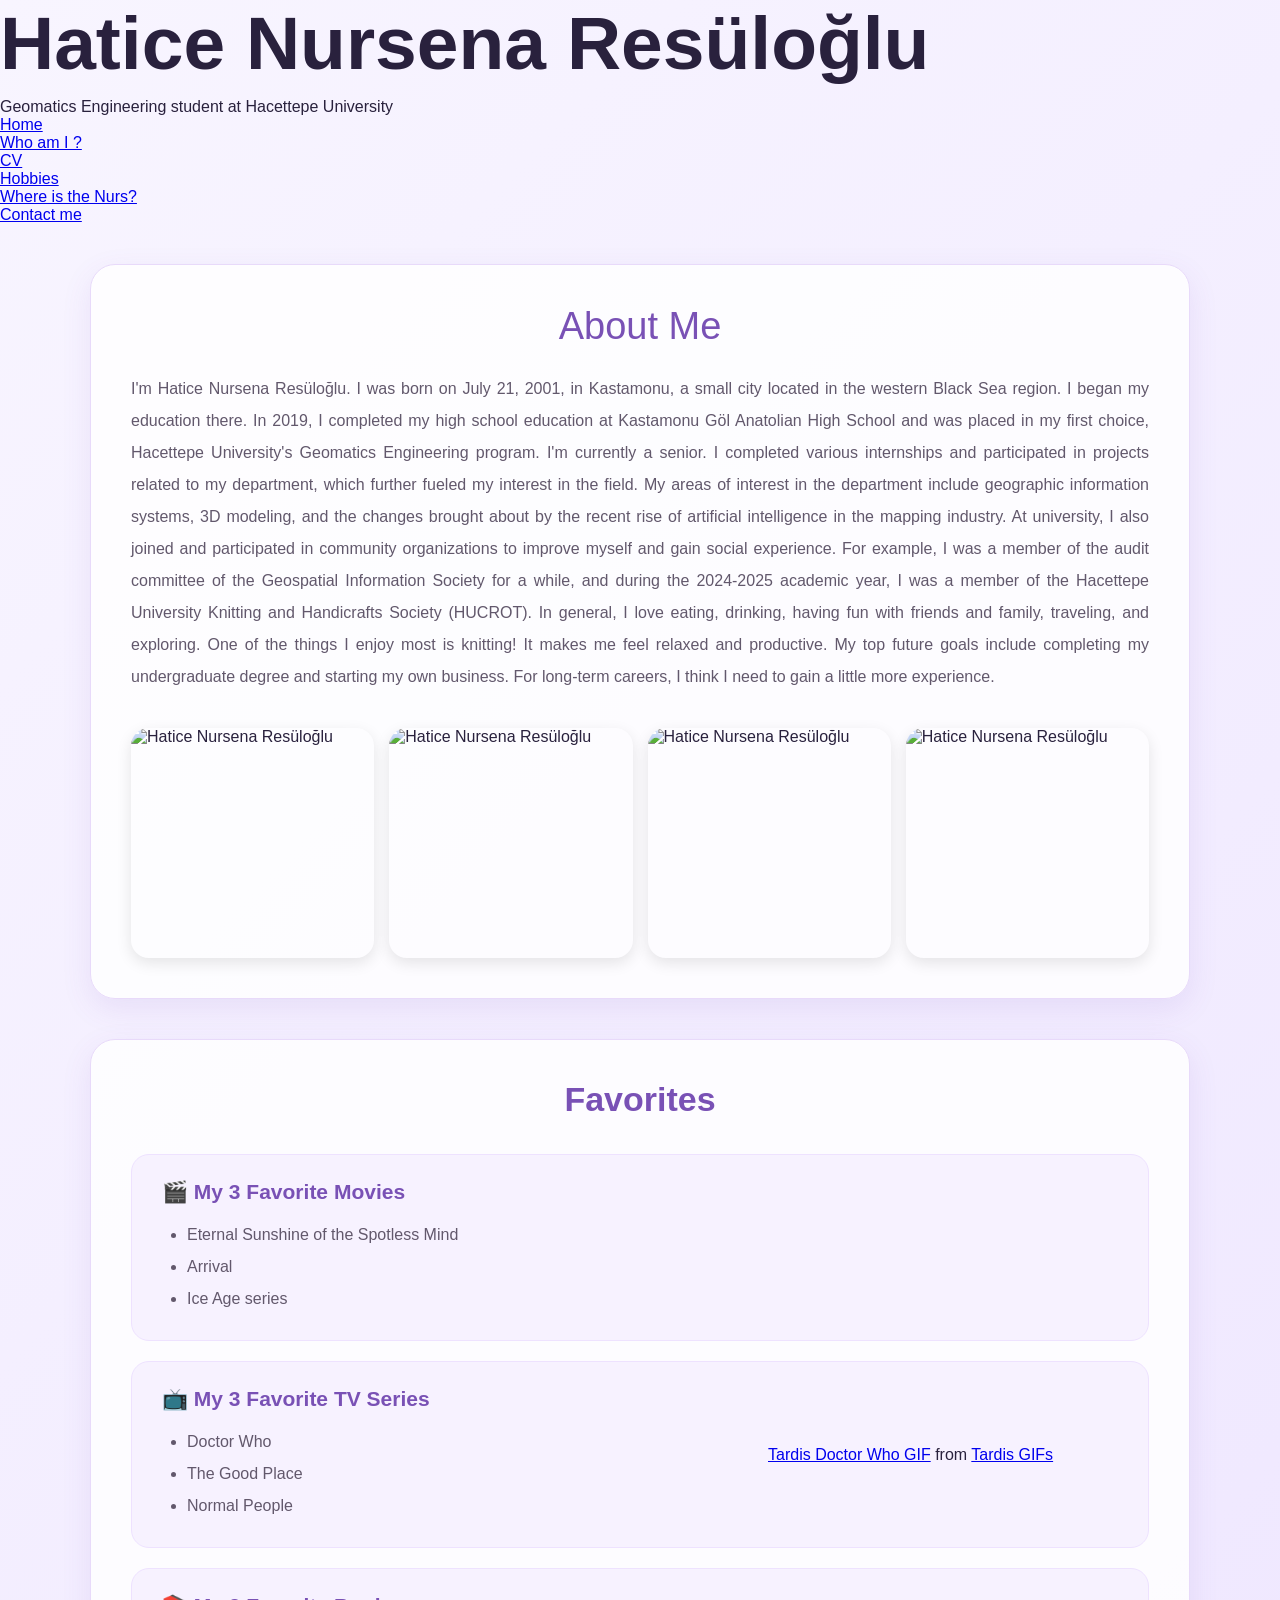
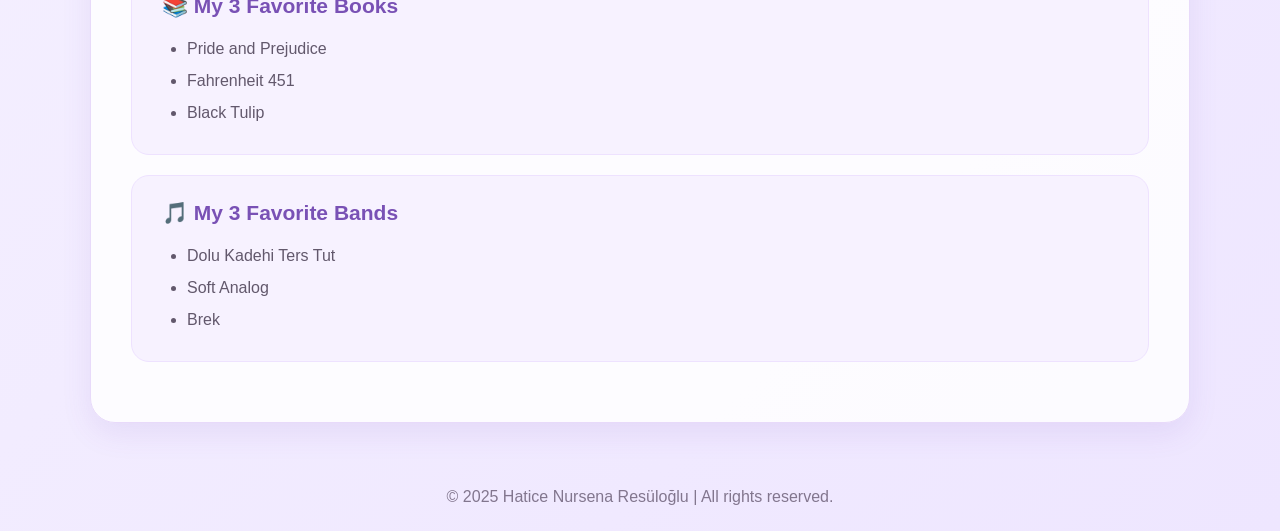
==== aboutme.html @ e2afb437 "Connect About Me page to homepage" ====
<!DOCTYPE html>
<html lang="en">
<head>
    <meta charset="UTF-8">
    <meta name="viewport" content="width=device-width, initial-scale=1.0">
    <title>Hatice Nursena Resüloğlu | Webpage</title>
    <link rel="stylesheet" href="style.css">
</head>
<body>
    <header> 
        <h1> Hatice Nursena Resüloğlu</h1>
        <p> Geomatics Engineering student at Hacettepe University </p>
        <nav> 
            <ul><li><a href="index.html" class="active">Home</a></li>
                <li><a href="aboutme.html">Who am I ? </a></li>
                <li><a href="cv.html">CV</a></li>
                <li><a href="hobbies.html">Hobbies</a></li>
                <li><a href="maps.html">Where is the Nurs? </a></li>
                <li><a href="contact.html">Contact me</a></li>
             </ul>
        </nav>
    </header>

  <main>
    <section class="about-hero card">
        <h2>About Me</h2>
        <p>
          I'm Hatice Nursena Resüloğlu.
I was born on July 21, 2001, in Kastamonu, a small city located in the western Black Sea region. I began my education there. In 2019, I completed my high school education at Kastamonu Göl Anatolian High School and was placed in my first choice, Hacettepe University's Geomatics Engineering program. I'm currently a senior. I completed various internships and participated in projects related to my department, which further fueled my interest in the field. 
My areas of interest in the department include geographic information systems, 3D modeling, and the changes brought about by the recent rise of artificial intelligence in the mapping industry.
At university, I also joined and participated in community organizations to improve myself and gain social experience. For example, I was a member of the audit committee of the Geospatial Information Society for a while, and during the 2024-2025 academic year, I was a member of the Hacettepe University Knitting and Handicrafts Society (HUCROT).
In general, I love eating, drinking, having fun with friends and family, traveling, and exploring. One of the things I enjoy most is knitting! It makes me feel relaxed and productive. My top future goals include completing my undergraduate degree and starting my own business. For long-term careers, I think I need to gain a little more experience.
        </p>
      </div>
      <div class="photo-gallery">
    <img src="nursphoto1.jpeg" alt="Hatice Nursena Resüloğlu" class="about-pic" />
    <img src="nursphoto4.jpeg" alt="Hatice Nursena Resüloğlu" class="about-pic" />
    <img src="nursphoto5.jpeg" alt="Hatice Nursena Resüloğlu" class="about-pic" />
    <img src="nursphoto6.jpeg" alt="Hatice Nursena Resüloğlu" class="about-pic" />
  </div>
    </section>
    
    <section class="favorites card">
      <h3>Favorites</h3>

      <div class="fav-group">
        <h4>🎬 My 3 Favorite Movies</h4>
        <ul>
          <li>Eternal Sunshine of the Spotless Mind</li>
          <li>Arrival</li>
          <li>Ice Age series</li>
        </ul>
      </div>

     <div class="fav-group tv-section">
  <!-- Sol taraf: liste -->
  <div class="tv-list">
    <h4>📺 My 3 Favorite TV Series</h4>
    <ul>
      <li>Doctor Who</li>
      <li>The Good Place</li>
      <li>Normal People</li>
    </ul>
  </div>

  <!-- Sağ taraf: TARDIS GIF -->
  <div class="tardis-gif">
    <div class="tenor-gif-embed"
         data-postid="10033462"
         data-share-method="host"
         data-aspect-ratio="1.82"
         data-width="100%">
      <a href="https://tenor.com/view/tardis-doctor-who-whovian-gif-10033462">Tardis Doctor Who GIF</a>
      from <a href="https://tenor.com/search/tardis-gifs">Tardis GIFs</a>
    </div>
  </div>
</div>

<script type="text/javascript" async src="https://tenor.com/embed.js"></script>


      <div class="fav-group">
        <h4>📚 My 3 Favorite Books</h4>
        <ul>
          <li>Pride and Prejudice</li>
          <li>Fahrenheit 451</li>
          <li>Black Tulip</li>
        </ul>
      </div>

      <div class="fav-group">
        <h4>🎵 My 3 Favorite Bands</h4>
        <ul>
          <li>Dolu Kadehi Ters Tut</li>
          <li>Soft Analog</li>
          <li>Brek</li>
        </ul>
      </div>

</section>


    </section>

  </main>

  <footer>
    <p>© 2025 Hatice Nursena Resüloğlu | All rights reserved.</p>
  </footer>
  <script src="main.js"></script>

</body>
</html>
---- style.css ----
* {
    margin: 0;
    padding: 0;
    box-sizing: border-box;
}

body {
    font-family: 'Segoe UI', Arial, sans-serif;
    background: linear-gradient(135deg, #f8f5ff, #eee6ff);
    color: #29213d;
    min-height: 100vh;
}

.navbar {
    display: flex;
    justify-content: space-between;
    align-items: center;
    padding: 30px 8%;
}

.logo {
    font-size: 26px;
    font-weight: bold;
    color: #7951b5;
}

.nav-links {
    display: flex;
    gap: 30px;
}

.nav-links a {
    text-decoration: none;
    color: #403250;
    font-weight: 500;
    transition: color 0.3s;
}

.nav-links a:hover {
    color: #9665da;
}

.hero {
    min-height: 70vh;
    display: flex;
    flex-direction: column;
    justify-content: center;
    align-items: flex-start;
    padding: 60px 12%;
    animation: fadeIn 1.2s ease-in-out;
}

.subtitle {
    letter-spacing: 4px;
    color: #9665da;
    margin-bottom: 20px;
    font-size: 13px;
    font-weight: bold;
}

h1 {
    font-size: clamp(42px, 7vw, 75px);
    margin-bottom: 12px;
}

h1 span {
    color: #9665da;
}

h2 {
    font-size: 23px;
    font-weight: 400;
    margin-bottom: 25px;
}

.description {
    max-width: 570px;
    font-size: 17px;
    line-height: 1.9;
    color: #62586c;
    margin-bottom: 35px;
}

.btn {
    display: inline-block;
    background: #9665da;
    color: white;
    padding: 15px 30px;
    border-radius: 30px;
    text-decoration: none;
    transition: transform 0.3s, background 0.3s;
}

.btn:hover {
    background: #7345bc;
    transform: translateY(-5px);
}

footer {
    text-align: center;
    padding: 25px;
    color: #82768e;
}

@keyframes fadeIn {
    from {
        opacity: 0;
        transform: translateY(30px);
    }
    to {
        opacity: 1;
        transform: translateY(0);
    }
}

@media (max-width: 600px) {
    .navbar {
        padding: 20px;
        flex-direction: column;
        gap: 20px;
    }

    .nav-links {
        gap: 18px;
    }

    .hero {
        padding: 60px 8%;
    }
}

.about-preview {
    margin-top: 65px;
    animation: fadeIn 1.5s ease-in-out;
}

.about-preview h3 {
    font-size: 28px;
    color: #7951b5;
    margin-bottom: 12px;
}

.about-preview p {
    color: #62586c;
    font-size: 16px;
    line-height: 1.7;
    margin-bottom: 24px;
    max-width: 450px;
}

.about-btn {
    display: inline-block;
    padding: 14px 35px;
    background: #9665da;
    color: white;
    border-radius: 30px;
    text-decoration: none;
    font-weight: 600;
    transition: all 0.3s ease;
}

.about-btn:hover {
    background: #7345bc;
    transform: translateY(-5px);
    box-shadow: 0 10px 25px rgba(150,101,218,0.3);
}

/* Navigation */

.navbar {
    display: flex;
    justify-content: space-between;
    align-items: center;
    gap: 25px;
    padding: 25px 6%;
}

.logo {
    text-decoration: none;
    font-size: 26px;
    font-weight: bold;
    color: #7951b5;
}

.nav-links {
    display: flex;
    flex-wrap: wrap;
    gap: 18px;
}

.nav-links a {
    text-decoration: none;
    color: #403250;
    transition: color 0.3s;
}

.nav-links a:hover,
.nav-links a.active {
    color: #9665da;
}

/* Introduction */

.intro-container {
    display: flex;
    align-items: center;
    justify-content: center;
    gap: 65px;
    width: 100%;
}

.intro-text {
    max-width: 650px;
}

.profile-pic {
    width: 260px;
    height: 260px;
    object-fit: cover;
    border-radius: 50%;
    border: 6px solid #d9c2ff;
    box-shadow: 0 15px 40px rgba(150,101,218,0.25);
    transition: transform 0.4s ease;
    flex-shrink: 0;
}

.profile-pic:hover {
    transform: scale(1.05);
}

.description {
    white-space: normal;
}

/* About Section */

.about-section {
    text-align: center;
    padding: 75px 20px;
    background: rgba(255,255,255,0.45);
}

.about-section h2 {
    font-size: 32px;
    font-weight: bold;
    color: #7951b5;
    margin-bottom: 18px;
}

.about-section p {
    color: #62586c;
    margin: 0 auto 28px;
    max-width: 550px;
    line-height: 1.8;
}

.about-btn {
    display: inline-block;
    padding: 14px 35px;
    background: #9665da;
    color: white;
    border-radius: 30px;
    text-decoration: none;
    font-weight: 600;
    transition: all 0.3s ease;
}

.about-btn:hover {
    background: #7345bc;
    transform: translateY(-5px);
}


/* Mobile */

@media (max-width: 850px) {
    .intro-container {
        flex-direction: column;
        text-align: center;
        gap: 35px;
    }

    .hero {
        align-items: center;
        padding: 50px 7%;
    }

    .profile-pic {
        width: 210px;
        height: 210px;
    }

    .navbar {
        flex-direction: column;
    }

    .description {
        margin-left: auto;
        margin-right: auto;
    }
}

@media (prefers-reduced-motion: reduce) {
    .flower,
    .petal {
        animation: none;
    }
}

/* FLOWER ANIMATION */

#flowers-container {
    position: fixed;
    top: 0;
    left: 0;
    width: 100%;
    height: 100%;
    overflow: hidden;
    pointer-events: none;
    z-index: 9999;
}

.flower {
    position: absolute;
    top: -60px;
    animation: falling var(--fallDur) linear forwards;
}

.petal {
    display: inline-block;
    animation: spinning var(--spinDur) ease-in-out infinite;
}

@keyframes falling {
    0% {
        transform: translateY(0);
        opacity: 1;
    }

    100% {
        transform: translateY(110vh);
        opacity: 0;
    }
}

@keyframes spinning {
    0% {
        transform: translateX(0) rotate(0deg);
    }

    50% {
        transform: translateX(var(--swayX)) rotate(180deg);
    }

    100% {
        transform: translateX(0) rotate(360deg);
    }
}


/* ===== ABOUT ME PAGE ===== */

.about-hero,
.favorites {
    max-width: 1100px;
    margin: 40px auto;
    padding: 40px;
    background: rgba(255, 255, 255, 0.85);
    border: 1px solid #e8dafa;
    border-radius: 25px;
    box-shadow: 0 10px 30px rgba(115, 69, 188, 0.1);
}

/* About Me heading */

.about-hero h2 {
    color: #7951b5;
    font-size: 38px;
    margin-bottom: 25px;
    text-align: center;
}

/* Biography text */

.about-hero > p {
    font-size: 16px;
    line-height: 2;
    color: #62586c;
    text-align: justify;
    margin-bottom: 35px;
}

/* Photo Gallery */

.photo-gallery {
    display: grid;
    grid-template-columns: repeat(4, 1fr);
    gap: 15px;
    margin-top: 35px;
}

.about-pic {
    width: 100%;
    height: 230px;
    object-fit: cover;
    border-radius: 18px;
    box-shadow: 0 5px 15px rgba(0,0,0,0.1);
    transition: transform 0.3s ease,
                box-shadow 0.3s ease;
}

.about-pic:hover {
    transform: translateY(-8px) scale(1.03);
    box-shadow: 0 12px 25px rgba(150,101,218,0.3);
}

/* Favorites */

.favorites h3 {
    text-align: center;
    font-size: 34px;
    color: #7951b5;
    margin-bottom: 35px;
}

.fav-group {
    background: #f7f2ff;
    border: 1px solid #eee2ff;
    border-radius: 18px;
    padding: 25px 30px;
    margin-bottom: 20px;
    transition: transform 0.3s ease;
}

.fav-group:hover {
    transform: translateY(-4px);
}

.fav-group h4 {
    color: #7951b5;
    font-size: 21px;
    margin-bottom: 15px;
}

.fav-group ul {
    padding-left: 25px;
}

.fav-group li {
    color: #62586c;
    line-height: 2;
    font-size: 16px;
}

/* TV Series + TARDIS */

.tv-section {
    display: flex;
    align-items: center;
    justify-content: space-between;
    gap: 30px;
}

.tv-list {
    flex: 1;
}

.tardis-gif {
    flex: 1;
    max-width: 350px;
    min-width: 0;
}

/* Mobile Responsive */

@media (max-width: 850px) {
    .photo-gallery {
        grid-template-columns: repeat(2, 1fr);
    }

    .about-hero,
    .favorites {
        margin: 20px;
        padding: 25px;
    }

    .tv-section {
        flex-direction: column;
        align-items: stretch;
    }

    .tardis-gif {
        max-width: 100%;
    }
}

@media (max-width: 500px) {
    .photo-gallery {
        grid-template-columns: 1fr;
    }

    .about-pic {
        height: 280px;
    }

    .about-hero h2 {
        font-size: 30px;
    }
}

@media (prefers-reduced-motion: reduce) {
    .about-pic,
    .fav-group {
        transition: none;
    }
}
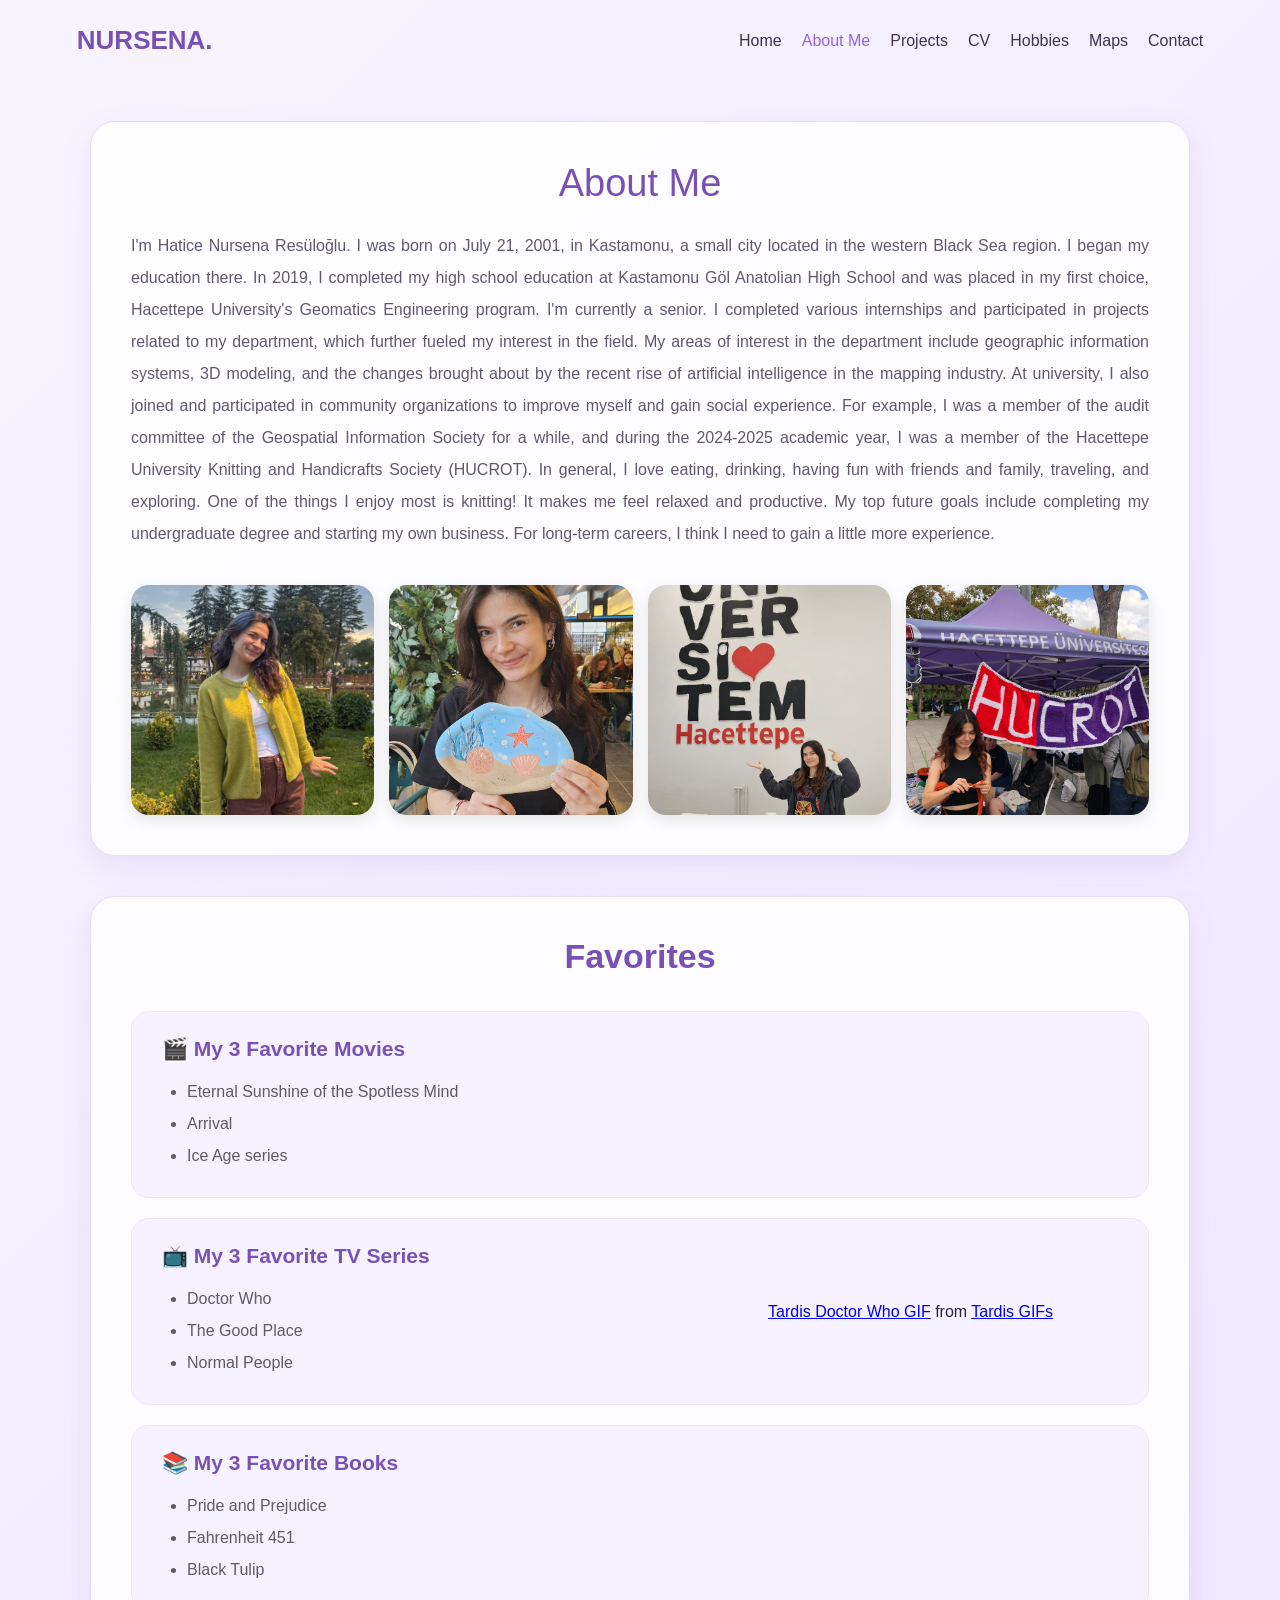
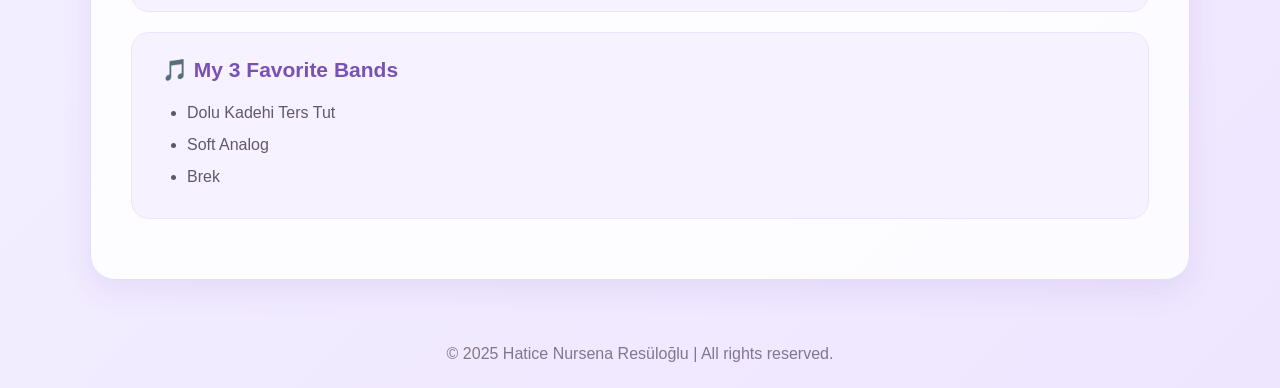
==== commit 53107268: "Add styled CV page and navigation links" ====
--- a/aboutme.html
+++ b/aboutme.html
@@ -7,19 +7,25 @@
     <link rel="stylesheet" href="style.css">
 </head>
 <body>
-    <header> 
-        <h1> Hatice Nursena Resüloğlu</h1>
-        <p> Geomatics Engineering student at Hacettepe University </p>
-        <nav> 
-            <ul><li><a href="index.html" class="active">Home</a></li>
-                <li><a href="aboutme.html">Who am I ? </a></li>
-                <li><a href="cv.html">CV</a></li>
-                <li><a href="hobbies.html">Hobbies</a></li>
-                <li><a href="maps.html">Where is the Nurs? </a></li>
-                <li><a href="contact.html">Contact me</a></li>
-             </ul>
-        </nav>
-    </header>
+    
+<header>
+    <nav class="navbar">
+
+        <a href="index.html" class="logo">NURSENA.</a>
+
+        <div class="nav-links">
+            <a href="index.html">Home</a>
+            <a href="aboutme.html" class="active">About Me</a>
+            <a href="projects.html">Projects</a>
+            <a href="cv.html">CV</a>
+            <a href="hobbies.html">Hobbies</a>
+            <a href="maps.html">Maps</a>
+            <a href="contact.html">Contact</a>
+        </div>
+
+    </nav>
+</header>
+
 
   <main>
     <section class="about-hero card">
--- a/style.css
+++ b/style.css
@@ -516,3 +516,317 @@
     }
 }
 
+/* Navigation Bar */
+
+.navbar {
+    display: flex;
+    justify-content: space-between;
+    align-items: center;
+    gap: 25px;
+    padding: 25px 6%;
+}
+
+.logo {
+    font-size: 26px;
+    font-weight: bold;
+    color: #7951b5;
+    text-decoration: none;
+}
+
+.nav-links {
+    display: flex;
+    flex-wrap: wrap;
+    gap: 20px;
+}
+
+.nav-links a {
+    color: #403250;
+    text-decoration: none;
+    font-weight: 500;
+    transition: color 0.3s ease;
+}
+
+.nav-links a:hover,
+.nav-links a.active {
+    color: #9665da;
+}
+
+@media (max-width: 850px) {
+    .navbar {
+        flex-direction: column;
+    }
+
+    .nav-links {
+        justify-content: center;
+    }
+}
+
+/* =====================================
+   CV PAGE - NURSENA PORTFOLIO
+===================================== */
+
+/* CV Layout */
+
+.cv-actions,
+.cv-page {
+    max-width: 1050px;
+    margin: 35px auto;
+    padding: 40px;
+    background: rgba(255, 255, 255, 0.92);
+    border: 1px solid #e8dafa;
+    border-radius: 24px;
+    box-shadow: 0 12px 35px rgba(115, 69, 188, 0.09);
+}
+
+/* Download and Print Buttons */
+
+.cv-actions {
+    display: flex;
+    justify-content: center;
+    flex-wrap: wrap;
+    gap: 20px;
+    padding: 25px;
+}
+
+.cv-actions .btn {
+    font: inherit;
+    cursor: pointer;
+    border: 2px solid #9665da;
+    background: #9665da;
+    color: #ffffff;
+    padding: 13px 26px;
+    text-decoration: none;
+    border-radius: 30px;
+    transition: all 0.3s ease;
+}
+
+.cv-actions .btn:hover {
+    background: #7951b5;
+    transform: translateY(-3px);
+}
+
+.cv-actions .btn.outline {
+    background: transparent;
+    color: #7951b5;
+}
+
+.cv-actions .btn.outline:hover {
+    background: #f0e6ff;
+}
+
+/* CV Header */
+
+.cv-header-row {
+    display: flex;
+    justify-content: space-between;
+    align-items: flex-start;
+    flex-wrap: wrap;
+    gap: 30px;
+    padding-bottom: 30px;
+    border-bottom: 2px solid #e8dafa;
+}
+
+.cv-name {
+    color: #7951b5;
+    font-size: 35px;
+    font-weight: 700;
+    margin-bottom: 10px;
+}
+
+.cv-tag {
+    color: #83728e;
+    font-size: 18px;
+}
+
+/* Contact Information */
+
+.cv-contact {
+    list-style: none;
+    padding: 0;
+    margin: 0;
+}
+
+.cv-contact li {
+    margin-bottom: 10px;
+    font-size: 14px;
+    line-height: 1.6;
+    color: #62586c;
+}
+
+.cv-contact strong {
+    color: #7951b5;
+    margin-right: 8px;
+}
+
+.cv-contact a {
+    color: #7951b5;
+    text-decoration: none;
+}
+
+.cv-contact a:hover {
+    text-decoration: underline;
+}
+
+/* CV Sections */
+
+.cv-section {
+    margin-top: 35px;
+}
+
+.cv-section h3 {
+    font-size: 23px;
+    color: #7951b5;
+    padding-bottom: 12px;
+    margin-bottom: 20px;
+    border-bottom: 1px solid #e8dafa;
+}
+
+.cv-section > p {
+    color: #62586c;
+    line-height: 1.9;
+    font-size: 15px;
+}
+
+/* Experience and Education */
+
+.cv-item {
+    padding: 20px 24px;
+    margin-bottom: 18px;
+    background: #faf7ff;
+    border-left: 4px solid #ae86e5;
+    border-radius: 12px;
+    transition: transform 0.3s ease,
+                box-shadow 0.3s ease;
+}
+
+.cv-item:hover {
+    transform: translateX(5px);
+    box-shadow: 0 6px 20px rgba(115,69,188,0.12);
+}
+
+.cv-item-head h4 {
+    font-size: 19px;
+    color: #403250;
+    margin-bottom: 8px;
+}
+
+.cv-meta {
+    display: block;
+    color: #897a96;
+    font-size: 14px;
+    line-height: 1.6;
+}
+
+/* Bullet Lists */
+
+.cv-bullets {
+    padding-left: 22px;
+    margin-top: 12px;
+}
+
+.cv-bullets li {
+    color: #62586c;
+    line-height: 1.9;
+    font-size: 15px;
+}
+
+/* Two Column Sections */
+
+.cv-two {
+    display: grid;
+    grid-template-columns: 1fr 1fr;
+    gap: 35px;
+}
+
+/* Skill Tags */
+
+.tags {
+    list-style: none;
+    padding: 0;
+    display: flex;
+    flex-wrap: wrap;
+    gap: 10px;
+}
+
+.tags li {
+    background: #eee3ff;
+    color: #7951b5;
+    padding: 9px 16px;
+    border-radius: 25px;
+    font-size: 14px;
+    font-weight: 600;
+    transition: background 0.3s ease;
+}
+
+.tags li:hover {
+    background: #d9c2ff;
+}
+
+/* Responsive Design */
+
+@media (max-width: 850px) {
+    .cv-actions,
+    .cv-page {
+        margin: 20px;
+        padding: 25px;
+    }
+
+    .cv-header-row {
+        flex-direction: column;
+    }
+
+    .cv-two {
+        grid-template-columns: 1fr;
+        gap: 20px;
+    }
+
+    .cv-name {
+        font-size: 28px;
+    }
+}
+
+/* Print Friendly CV */
+
+@media print {
+    body {
+        background: white !important;
+        color: black;
+    }
+
+    header,
+    footer,
+    .cv-actions {
+        display: none !important;
+    }
+
+    .cv-page {
+        max-width: none;
+        margin: 0;
+        padding: 0;
+        border: none;
+        border-radius: 0;
+        box-shadow: none;
+        background: white;
+    }
+
+    .cv-item {
+        break-inside: avoid;
+        box-shadow: none;
+    }
+
+    .cv-item:hover {
+        transform: none;
+    }
+
+    .cv-name,
+    .cv-section h3 {
+        color: #493065;
+    }
+}
+
+@media (prefers-reduced-motion: reduce) {
+    .cv-item {
+        transition: none;
+    }
+}
+
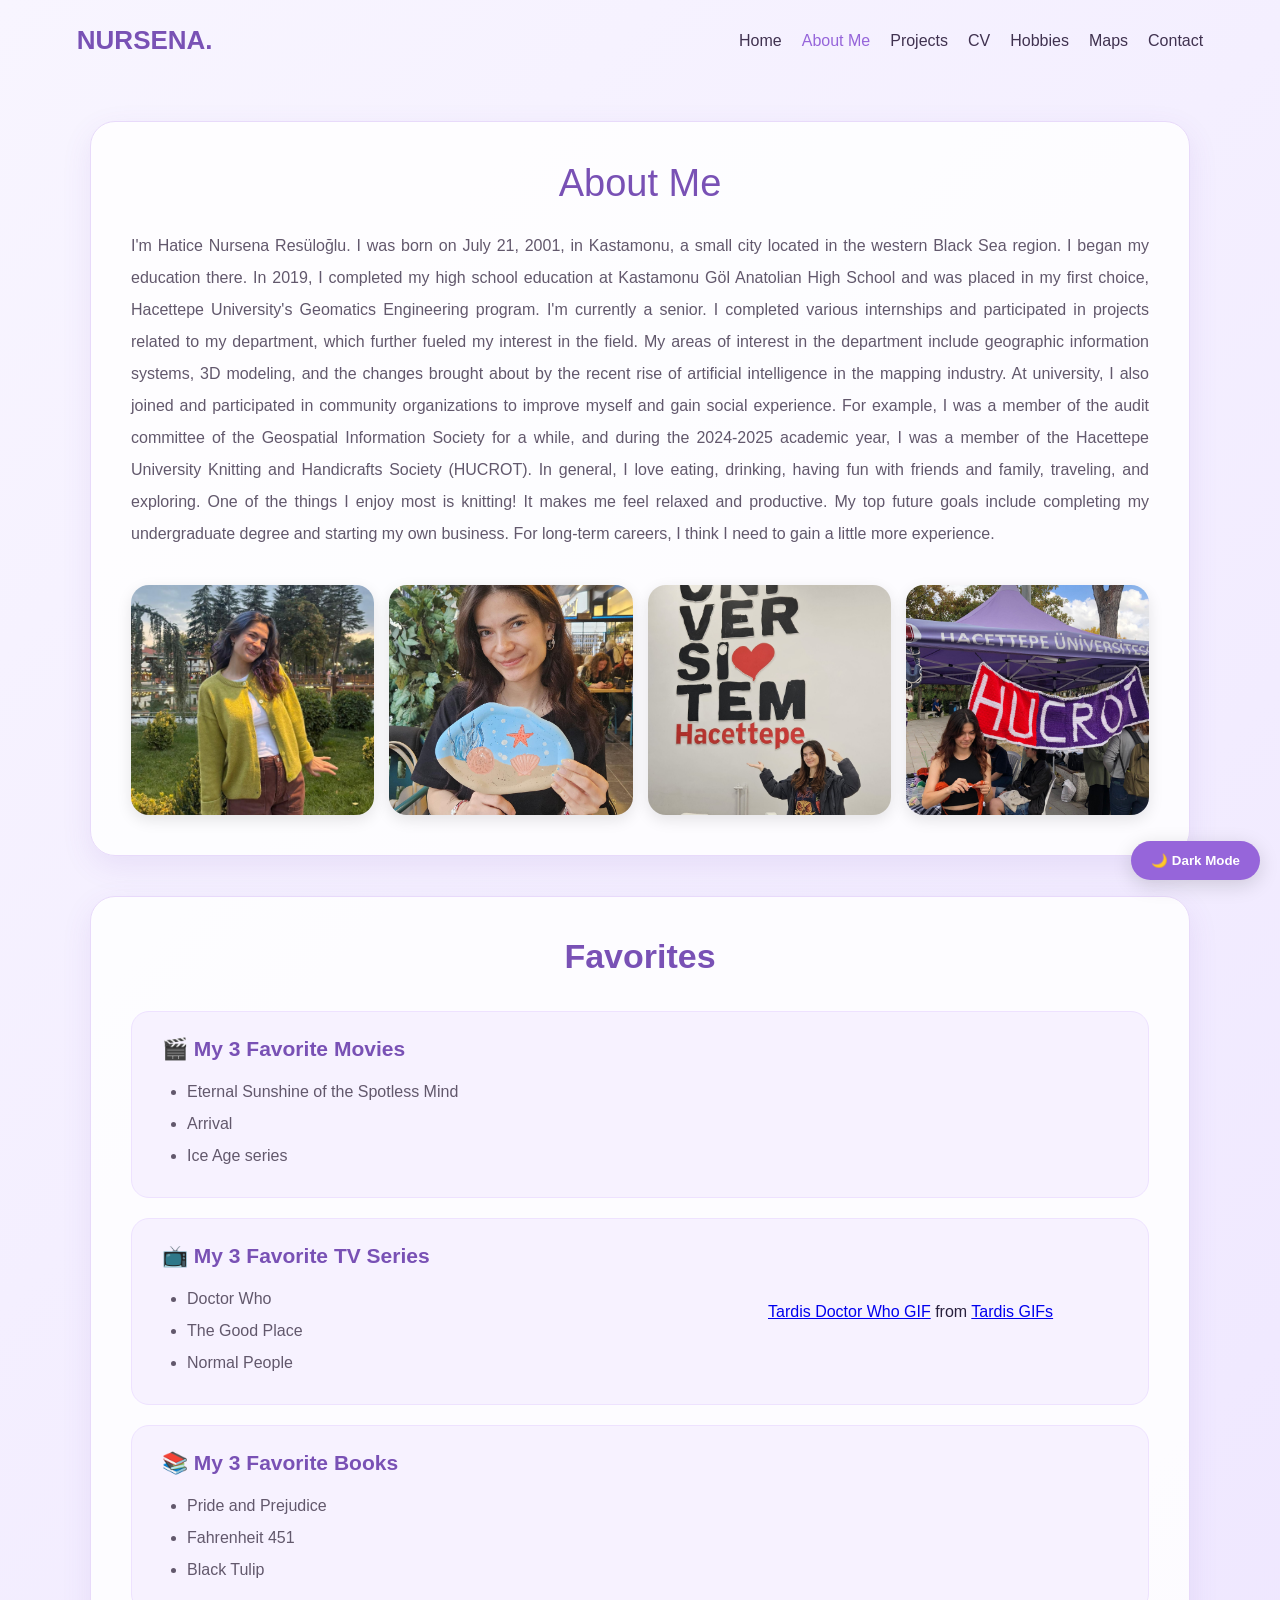
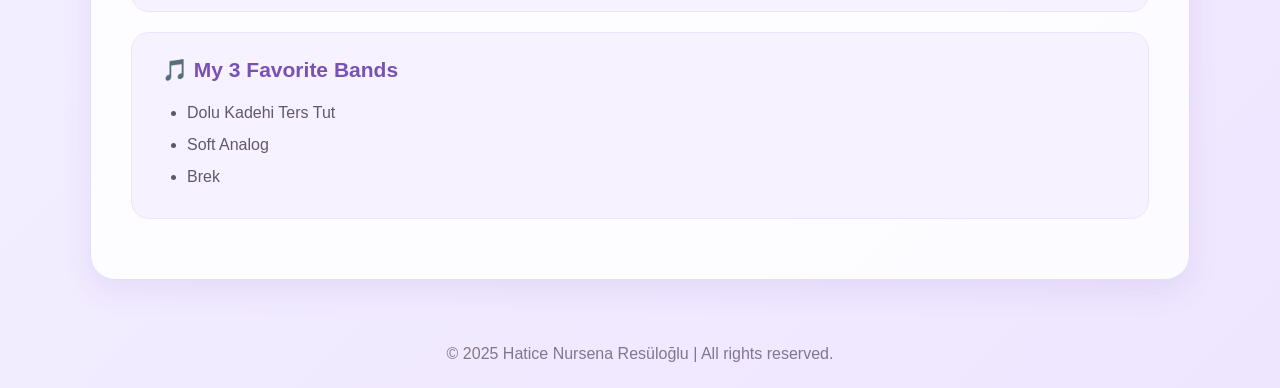
==== commit d430e3bf: "Add interactive flower animation with customizable settings" ====
--- a/aboutme.html
+++ b/aboutme.html
@@ -114,6 +114,7 @@
     <p>© 2025 Hatice Nursena Resüloğlu | All rights reserved.</p>
   </footer>
   <script src="main.js"></script>
+  <script src="script.js"></script>
 
 </body>
 </html>
--- a/style.css
+++ b/style.css
@@ -830,3 +830,779 @@
     }
 }
 
+/* =====================================
+   HOBBIES PAGE - NURSENA
+===================================== */
+
+/* Introduction Section */
+
+.hobbies-intro {
+    max-width: 1100px;
+    margin: 50px auto 35px;
+    padding: 45px 35px;
+    text-align: center;
+    background: rgba(255, 255, 255, 0.85);
+    border: 1px solid #e8dafa;
+    border-radius: 25px;
+    box-shadow: 0 10px 30px rgba(115, 69, 188, 0.08);
+    animation: fadeIn 0.9s ease;
+}
+
+.hobbies-intro h2 {
+    font-size: 38px;
+    color: #7951b5;
+    margin-bottom: 20px;
+    font-weight: 700;
+}
+
+.hobbies-intro p {
+    color: #62586c;
+    font-size: 17px;
+    line-height: 1.9;
+    max-width: 800px;
+    margin: 0 auto;
+}
+
+/* Hobby Cards Container */
+
+.hobby-cards {
+    max-width: 1200px;
+    margin: 0 auto 80px;
+    padding: 20px;
+    display: grid;
+    grid-template-columns: repeat(3, minmax(0, 1fr));
+    gap: 25px;
+    align-items: stretch;
+}
+
+/* Individual Hobby Cards */
+
+.hobby {
+    min-width: 0;
+    background: rgba(255, 255, 255, 0.95);
+    border: 1px solid #eadfff;
+    border-radius: 24px;
+    padding: 20px;
+    overflow: hidden;
+    box-shadow: 0 10px 30px rgba(115, 69, 188, 0.09);
+    transition: transform 0.35s ease,
+                box-shadow 0.35s ease,
+                border-color 0.35s ease;
+}
+
+.hobby:hover {
+    transform: translateY(-10px);
+    box-shadow: 0 20px 45px rgba(115, 69, 188, 0.19);
+    border-color: #c8a7f3;
+}
+
+/* Hobby Images */
+
+.hobby-img {
+    display: block;
+    width: 100%;
+    height: 230px;
+    object-fit: cover;
+    border-radius: 16px;
+    margin-bottom: 25px;
+    transition: transform 0.4s ease;
+}
+
+.hobby:hover .hobby-img {
+    transform: scale(1.03);
+}
+
+/* Card Titles */
+
+.hobby h3 {
+    font-size: 25px;
+    font-weight: 700;
+    color: #7951b5;
+    margin-bottom: 18px;
+}
+
+/* Card Descriptions */
+
+.hobby p {
+    color: #62586c;
+    font-size: 15px;
+    line-height: 1.9;
+    margin-bottom: 18px;
+}
+
+/* Instagram Logo */
+
+.hobby-logo {
+    display: block;
+    width: 85px;
+    height: 85px;
+    object-fit: contain;
+    margin: 20px auto 5px;
+    border-radius: 50%;
+    border: 3px solid #d9c2ff;
+    padding: 5px;
+    background: white;
+    transition: transform 0.3s ease,
+                box-shadow 0.3s ease;
+}
+
+.hobby-logo:hover {
+    transform: scale(1.12) rotate(5deg);
+    box-shadow: 0 8px 25px rgba(150, 101, 218, 0.25);
+}
+
+/* Responsive Layout */
+
+@media (max-width: 950px) {
+    .hobby-cards {
+        grid-template-columns: repeat(2, minmax(0, 1fr));
+    }
+
+    .hobbies-intro {
+        margin: 30px 20px;
+        padding: 35px 25px;
+    }
+}
+
+@media (max-width: 650px) {
+    .hobby-cards {
+        grid-template-columns: 1fr;
+        padding: 15px;
+    }
+
+    .hobbies-intro h2 {
+        font-size: 30px;
+    }
+
+    .hobbies-intro p {
+        font-size: 15px;
+    }
+
+    .hobby-img {
+        height: 250px;
+    }
+}
+
+/* Accessibility */
+
+@media (prefers-reduced-motion: reduce) {
+    .hobbies-intro {
+        animation: none;
+    }
+
+    .hobby,
+    .hobby-img,
+    .hobby-logo {
+        transition: none;
+    }
+}
+
+/* =====================================
+   WHERE IS THE NURS? - MAPS PAGE
+===================================== */
+
+/* Map Page Container */
+
+.maps-page {
+    max-width: 1200px;
+    margin: 45px auto 80px;
+    padding: 40px;
+    background: rgba(255, 255, 255, 0.9);
+    border: 1px solid #e8dafa;
+    border-radius: 28px;
+    box-shadow: 0 15px 40px rgba(115, 69, 188, 0.1);
+    animation: fadeIn 0.9s ease;
+}
+
+/* Page Title */
+
+.maps-page h2 {
+    font-size: 38px;
+    font-weight: 700;
+    color: #7951b5;
+    text-align: center;
+    margin-bottom: 15px;
+}
+
+.maps-description {
+    text-align: center;
+    color: #62586c;
+    font-size: 17px;
+    line-height: 1.8;
+    margin-bottom: 35px;
+}
+
+/* OpenLayers Map */
+
+#map {
+    width: 100%;
+    height: 520px;
+    border-radius: 22px;
+    overflow: hidden;
+    border: 4px solid #e1ccfa;
+    box-shadow: 0 12px 35px rgba(115, 69, 188, 0.14);
+}
+
+/* Map Controls */
+
+.maps-page .ol-zoom {
+    top: 15px;
+    left: 15px;
+    background: rgba(255, 255, 255, 0.85);
+    border-radius: 12px;
+    padding: 5px;
+}
+
+.maps-page .ol-zoom button {
+    background: #9665da;
+    color: white;
+    border-radius: 8px;
+    cursor: pointer;
+}
+
+.maps-page .ol-zoom button:hover {
+    background: #7951b5;
+}
+
+/* Photo Gallery */
+
+.maps-page .gallery {
+    margin-top: 35px;
+    padding: 30px 20px;
+    text-align: center;
+    background: #f8f3ff;
+    border: 1px solid #eadfff;
+    border-radius: 22px;
+    min-height: 130px;
+}
+
+.maps-page .gallery h3 {
+    font-size: 26px;
+    color: #7951b5;
+    margin-bottom: 20px;
+}
+
+.maps-page .gallery p {
+    color: #62586c;
+    font-size: 17px;
+    line-height: 1.8;
+}
+
+/* Gallery Images */
+
+.maps-page .gallery img {
+    width: 205px;
+    height: 155px;
+    object-fit: cover;
+    border-radius: 15px;
+    border: 3px solid #d9c2ff;
+    margin: 8px;
+    cursor: pointer;
+    box-shadow: 0 5px 18px rgba(115, 69, 188, 0.12);
+    transition: transform 0.3s ease,
+                box-shadow 0.3s ease;
+}
+
+.maps-page .gallery img:hover {
+    transform: translateY(-7px) scale(1.04);
+    box-shadow: 0 12px 28px rgba(115, 69, 188, 0.25);
+}
+
+/* Responsive Design */
+
+@media (max-width: 850px) {
+    .maps-page {
+        margin: 25px 20px;
+        padding: 25px;
+    }
+
+    #map {
+        height: 420px;
+    }
+
+    .maps-page h2 {
+        font-size: 30px;
+    }
+}
+
+@media (max-width: 550px) {
+    .maps-page {
+        margin: 15px 10px;
+        padding: 15px;
+    }
+
+    #map {
+        height: 350px;
+    }
+
+    .maps-page .gallery img {
+        width: 100%;
+        max-width: 300px;
+        height: 200px;
+    }
+}
+
+@media (prefers-reduced-motion: reduce) {
+    .maps-page {
+        animation: none;
+    }
+
+    .maps-page .gallery img {
+        transition: none;
+    }
+}
+
+/* =====================================
+   CONTACT PAGE - NURSENA PORTFOLIO
+===================================== */
+
+.contact-section {
+    max-width: 1050px;
+    margin: 70px auto 100px;
+    padding: 55px 35px;
+    text-align: center;
+    background: rgba(255, 255, 255, 0.8);
+    border: 1px solid #e8dafa;
+    border-radius: 28px;
+    box-shadow: 0 15px 40px rgba(115, 69, 188, 0.1);
+    animation: fadeIn 0.9s ease;
+}
+
+/* Page Heading */
+
+.contact-section h2 {
+    color: #7951b5;
+    font-size: 42px;
+    font-weight: 700;
+    margin-bottom: 18px;
+}
+
+.contact-section > p {
+    color: #62586c;
+    font-size: 17px;
+    line-height: 1.8;
+    margin-bottom: 45px;
+}
+
+/* Social Media Cards */
+
+.contact-links {
+    display: grid;
+    grid-template-columns: repeat(4, minmax(0, 1fr));
+    gap: 22px;
+}
+
+.contact-card {
+    background: #faf7ff;
+    border: 2px solid #eadfff;
+    border-radius: 22px;
+    min-height: 180px;
+    padding: 25px 15px;
+
+    display: flex;
+    flex-direction: column;
+    align-items: center;
+    justify-content: center;
+    gap: 15px;
+
+    text-decoration: none;
+    box-shadow: 0 8px 20px rgba(115, 69, 188, 0.07);
+
+    transition: transform 0.3s ease,
+                box-shadow 0.3s ease,
+                background 0.3s ease,
+                border-color 0.3s ease;
+}
+
+/* Hover Effect */
+
+.contact-card:hover {
+    background: #f1e7ff;
+    border-color: #ba95ed;
+    transform: translateY(-10px);
+    box-shadow: 0 18px 35px rgba(115, 69, 188, 0.2);
+}
+
+/* Social Media Icons */
+
+.contact-card img {
+    width: 65px;
+    height: 65px;
+    object-fit: contain;
+    transition: transform 0.35s ease;
+}
+
+.contact-card:hover img {
+    transform: rotate(10deg) scale(1.12);
+}
+
+/* Social Media Names */
+
+.contact-card span {
+    font-size: 17px;
+    font-weight: 600;
+    color: #7951b5;
+}
+
+.contact-card:hover span {
+    color: #60359e;
+}
+
+/* Keyboard Accessibility */
+
+.contact-card:focus-visible {
+    outline: 3px solid #9665da;
+    outline-offset: 4px;
+}
+
+/* Responsive Design */
+
+@media (max-width: 850px) {
+    .contact-links {
+        grid-template-columns: repeat(2, 1fr);
+    }
+
+    .contact-section {
+        margin: 40px 20px;
+        padding: 35px 25px;
+    }
+}
+
+@media (max-width: 480px) {
+    .contact-section h2 {
+        font-size: 32px;
+    }
+
+    .contact-section > p {
+        font-size: 15px;
+    }
+
+    .contact-links {
+        gap: 12px;
+    }
+
+    .contact-card {
+        min-height: 145px;
+        padding: 20px 10px;
+    }
+
+    .contact-card img {
+        width: 50px;
+        height: 50px;
+    }
+}
+
+/* Reduced Motion */
+
+@media (prefers-reduced-motion: reduce) {
+    .contact-section {
+        animation: none;
+    }
+
+    .contact-card,
+    .contact-card img {
+        transition: none;
+    }
+}
+
+
+/* ===== PROJECTS - COMING SOON ===== */
+
+.projects-page {
+    min-height: 75vh;
+    display: flex;
+    justify-content: center;
+    align-items: center;
+    padding: 50px 20px;
+}
+
+.coming-soon {
+    width: 100%;
+    max-width: 850px;
+    text-align: center;
+    padding: 65px 40px;
+    background: rgba(255, 255, 255, 0.85);
+    border: 2px solid #e8dafa;
+    border-radius: 30px;
+    box-shadow: 0 15px 45px rgba(115, 69, 188, 0.12);
+    animation: comingFade 1s ease-out;
+}
+
+.coming-icon {
+    font-size: 65px;
+    margin-bottom: 20px;
+    animation: floating 3s ease-in-out infinite;
+}
+
+.coming-soon h1 {
+    font-size: clamp(38px, 6vw, 60px);
+    margin-bottom: 18px;
+}
+
+.coming-soon h1 span {
+    color: #9665da;
+}
+
+.coming-soon h2 {
+    color: #7951b5;
+    font-size: 30px;
+    font-weight: 700;
+    margin-bottom: 25px;
+}
+
+.coming-description {
+    max-width: 570px;
+    margin: 0 auto 30px;
+    color: #62586c;
+    font-size: 17px;
+    line-height: 1.9;
+    white-space: pre-line;
+}
+
+.coming-decoration {
+    font-size: 28px;
+    letter-spacing: 12px;
+    margin-bottom: 35px;
+}
+
+@keyframes floating {
+    0%, 100% {
+        transform: translateY(0);
+    }
+    50% {
+        transform: translateY(-15px);
+    }
+}
+
+@keyframes comingFade {
+    from {
+        opacity: 0;
+        transform: translateY(25px);
+    }
+    to {
+        opacity: 1;
+        transform: translateY(0);
+    }
+}
+
+@media (max-width: 600px) {
+    .coming-soon {
+        padding: 45px 20px;
+    }
+
+    .coming-soon h2 {
+        font-size: 25px;
+    }
+
+    .coming-decoration {
+        letter-spacing: 5px;
+    }
+}
+
+@media (prefers-reduced-motion: reduce) {
+    .coming-soon,
+    .coming-icon {
+        animation: none;
+    }
+}
+
+/* DARK MODE */
+
+.theme-toggle {
+    position: fixed;
+    right: 20px;
+    bottom: 20px;
+    z-index: 10000;
+    padding: 12px 20px;
+    background: #9665da;
+    color: white;
+    border: none;
+    border-radius: 30px;
+    cursor: pointer;
+    font-weight: bold;
+    box-shadow: 0 5px 20px rgba(0,0,0,0.15);
+}
+
+.dark-mode {
+    background: #21172f;
+    color: #f1e6ff;
+}
+
+.dark-mode .navbar {
+    background: #291d38;
+}
+
+.dark-mode .nav-links a,
+.dark-mode .logo {
+    color: #e1c7ff;
+}
+
+.dark-mode .hero h1,
+.dark-mode .hero h2 {
+    color: #f1e6ff;
+}
+
+.dark-mode .description,
+.dark-mode .subtitle {
+    color: #d2bce9;
+}
+
+.dark-mode .about-card,
+.dark-mode .cv-page,
+.dark-mode .hobby,
+.dark-mode .contact-section,
+.dark-mode .coming-soon,
+.dark-mode .maps-page,
+.dark-mode .about-hero,
+.dark-mode .favorites {
+    background: #342345;
+    border-color: #59416e;
+}
+
+.dark-mode .about-card p,
+.dark-mode .hobby p,
+.dark-mode .cv-section p,
+.dark-mode .contact-section > p {
+    color: #ddcdec;
+}
+
+.dark-mode .about-section,
+.dark-mode .fun-facts,
+.dark-mode .fav-group,
+.dark-mode .cv-item,
+.dark-mode .fact,
+.dark-mode .contact-card {
+    background: #403052;
+    border-color: #59416e;
+}
+
+.dark-mode .fact p,
+.dark-mode .fav-group li,
+.dark-mode .cv-bullets li,
+.dark-mode .coming-description {
+    color: #ddcdec;
+}
+
+.dark-mode footer {
+    color: #ccb8e5;
+}
+
+/* ===================================
+   NURSENA FLOWER ANIMATION
+=================================== */
+
+#flowers-container {
+    position: fixed;
+    inset: 0;
+    width: 100%;
+    height: 100%;
+    overflow: hidden;
+    pointer-events: none;
+    z-index: 9000;
+}
+
+.nurs-flower {
+    position: absolute;
+    top: -50px;
+    display: block;
+    line-height: 1;
+    pointer-events: none;
+
+    animation: nursFlowerFall
+        var(--flower-duration)
+        linear forwards;
+}
+
+@keyframes nursFlowerFall {
+    0% {
+        transform: translate3d(0, -40px, 0)
+                   rotate(0deg);
+        opacity: 0;
+    }
+
+    10% {
+        opacity: 1;
+    }
+
+    90% {
+        opacity: 1;
+    }
+
+    100% {
+        transform:
+            translate3d(
+                var(--flower-drift),
+                110vh,
+                0
+            )
+            rotate(var(--flower-rotation));
+
+        opacity: 0;
+    }
+}
+
+/* Controls */
+
+#nurs-flower-controls {
+    position: fixed;
+    bottom: 80px;
+    right: 20px;
+    z-index: 10001;
+
+    display: flex;
+    flex-direction: column;
+    gap: 9px;
+
+    padding: 14px;
+    background: rgba(255, 255, 255, 0.96);
+    border: 1px solid #dfc9fb;
+    border-radius: 18px;
+
+    box-shadow: 0 8px 30px rgba(115,69,188,0.2);
+}
+
+#nurs-flower-controls button {
+    background: #9665da;
+    color: white;
+    border: none;
+    border-radius: 25px;
+
+    padding: 10px 15px;
+    font-weight: 600;
+    cursor: pointer;
+}
+
+#nurs-flower-controls label {
+    display: flex;
+    align-items: center;
+    justify-content: space-between;
+    gap: 12px;
+
+    color: #7951b5;
+    font-size: 13px;
+}
+
+#nurs-flower-controls select {
+    padding: 5px;
+    border-radius: 8px;
+    border: 1px solid #d9c2ff;
+    background: white;
+    color: #403250;
+}
+
+@media (max-width: 600px) {
+    #nurs-flower-controls {
+        right: 10px;
+        bottom: 75px;
+        padding: 10px;
+    }
+}
+
+@media (prefers-reduced-motion: reduce) {
+    .nurs-flower {
+        animation: none;
+        display: none;
+    }
+}
+
+
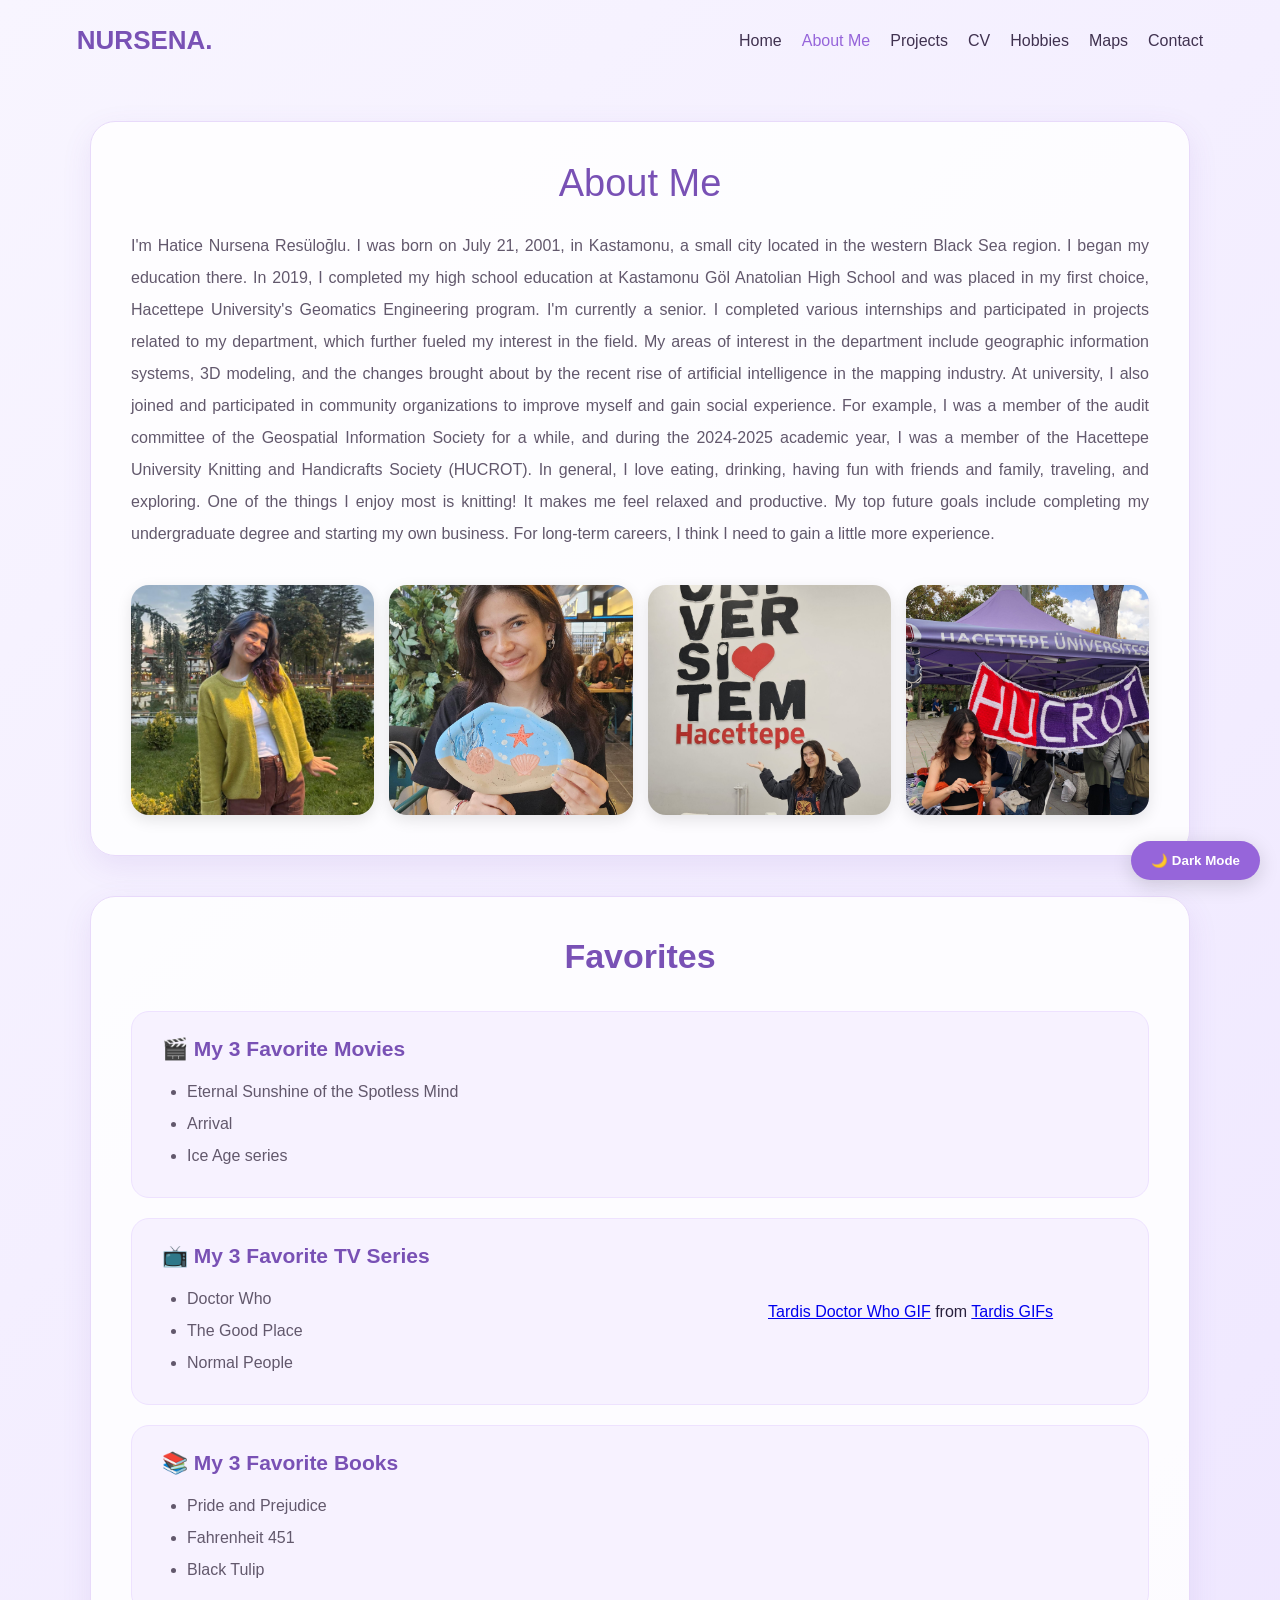
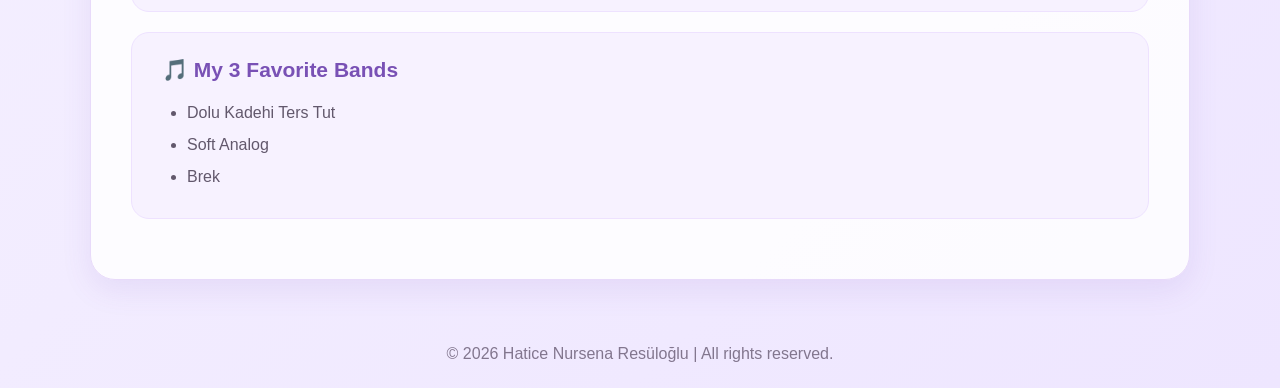
==== commit b2ad2770: "Update portfolio pages and website features" ====
--- a/aboutme.html
+++ b/aboutme.html
@@ -4,7 +4,7 @@
     <meta charset="UTF-8">
     <meta name="viewport" content="width=device-width, initial-scale=1.0">
     <title>Hatice Nursena Resüloğlu | Webpage</title>
-    <link rel="stylesheet" href="style.css">
+    <link rel="stylesheet" href="css/style.css">
 </head>
 <body>
     
@@ -39,10 +39,10 @@
         </p>
       </div>
       <div class="photo-gallery">
-    <img src="nursphoto1.jpeg" alt="Hatice Nursena Resüloğlu" class="about-pic" />
-    <img src="nursphoto4.jpeg" alt="Hatice Nursena Resüloğlu" class="about-pic" />
-    <img src="nursphoto5.jpeg" alt="Hatice Nursena Resüloğlu" class="about-pic" />
-    <img src="nursphoto6.jpeg" alt="Hatice Nursena Resüloğlu" class="about-pic" />
+    <img src="images/nursphoto1.jpeg" alt="Hatice Nursena Resüloğlu" class="about-pic" />
+    <img src="images/nursphoto4.jpeg" alt="Hatice Nursena Resüloğlu" class="about-pic" />
+    <img src="images/nursphoto5.jpeg" alt="Hatice Nursena Resüloğlu" class="about-pic" />
+    <img src="images/nursphoto6.jpeg" alt="Hatice Nursena Resüloğlu" class="about-pic" />
   </div>
     </section>
     
@@ -111,10 +111,10 @@
   </main>
 
   <footer>
-    <p>© 2025 Hatice Nursena Resüloğlu | All rights reserved.</p>
+    <p>© 2026 Hatice Nursena Resüloğlu | All rights reserved.</p>
   </footer>
-  <script src="main.js"></script>
-  <script src="script.js"></script>
+  <script src="js/main.js"></script>
+  <script src="js/script.js"></script>
 
 </body>
 </html>
--- a/css/style.css
+++ b/css/style.css
@@ -0,0 +1,1674 @@
+
+* {
+    margin: 0;
+    padding: 0;
+    box-sizing: border-box;
+}
+
+body {
+    font-family: 'Segoe UI', Arial, sans-serif;
+    background: linear-gradient(135deg, #f8f5ff, #eee6ff);
+    color: #29213d;
+    min-height: 100vh;
+}
+
+.navbar {
+    display: flex;
+    justify-content: space-between;
+    align-items: center;
+    padding: 30px 8%;
+}
+
+.logo {
+    font-size: 26px;
+    font-weight: bold;
+    color: #7951b5;
+}
+
+.nav-links {
+    display: flex;
+    gap: 30px;
+}
+
+.nav-links a {
+    text-decoration: none;
+    color: #403250;
+    font-weight: 500;
+    transition: color 0.3s;
+}
+
+.nav-links a:hover {
+    color: #9665da;
+}
+
+.hero {
+    min-height: 70vh;
+    display: flex;
+    flex-direction: column;
+    justify-content: center;
+    align-items: flex-start;
+    padding: 60px 12%;
+    animation: fadeIn 1.2s ease-in-out;
+}
+
+.subtitle {
+    letter-spacing: 4px;
+    color: #9665da;
+    margin-bottom: 20px;
+    font-size: 13px;
+    font-weight: bold;
+}
+
+h1 {
+    font-size: clamp(42px, 7vw, 75px);
+    margin-bottom: 12px;
+}
+
+h1 span {
+    color: #9665da;
+}
+
+h2 {
+    font-size: 23px;
+    font-weight: 400;
+    margin-bottom: 25px;
+}
+
+.description {
+    max-width: 570px;
+    font-size: 17px;
+    line-height: 1.9;
+    color: #62586c;
+    margin-bottom: 35px;
+}
+
+.btn {
+    display: inline-block;
+    background: #9665da;
+    color: white;
+    padding: 15px 30px;
+    border-radius: 30px;
+    text-decoration: none;
+    transition: transform 0.3s, background 0.3s;
+}
+
+.btn:hover {
+    background: #7345bc;
+    transform: translateY(-5px);
+}
+
+footer {
+    text-align: center;
+    padding: 25px;
+    color: #82768e;
+}
+
+@keyframes fadeIn {
+    from {
+        opacity: 0;
+        transform: translateY(30px);
+    }
+    to {
+        opacity: 1;
+        transform: translateY(0);
+    }
+}
+
+@media (max-width: 600px) {
+    .navbar {
+        padding: 20px;
+        flex-direction: column;
+        gap: 20px;
+    }
+
+    .nav-links {
+        gap: 18px;
+    }
+
+    .hero {
+        padding: 60px 8%;
+    }
+}
+
+.about-preview {
+    margin-top: 65px;
+    animation: fadeIn 1.5s ease-in-out;
+}
+
+.about-preview h3 {
+    font-size: 28px;
+    color: #7951b5;
+    margin-bottom: 12px;
+}
+
+.about-preview p {
+    color: #62586c;
+    font-size: 16px;
+    line-height: 1.7;
+    margin-bottom: 24px;
+    max-width: 450px;
+}
+
+.about-btn {
+    display: inline-block;
+    padding: 14px 35px;
+    background: #9665da;
+    color: white;
+    border-radius: 30px;
+    text-decoration: none;
+    font-weight: 600;
+    transition: all 0.3s ease;
+}
+
+.about-btn:hover {
+    background: #7345bc;
+    transform: translateY(-5px);
+    box-shadow: 0 10px 25px rgba(150,101,218,0.3);
+}
+
+/* Navigation */
+
+.navbar {
+    display: flex;
+    justify-content: space-between;
+    align-items: center;
+    gap: 25px;
+    padding: 25px 6%;
+}
+
+.logo {
+    text-decoration: none;
+    font-size: 26px;
+    font-weight: bold;
+    color: #7951b5;
+}
+
+.nav-links {
+    display: flex;
+    flex-wrap: wrap;
+    gap: 18px;
+}
+
+.nav-links a {
+    text-decoration: none;
+    color: #403250;
+    transition: color 0.3s;
+}
+
+.nav-links a:hover,
+.nav-links a.active {
+    color: #9665da;
+}
+
+/* Introduction */
+
+.intro-container {
+    display: flex;
+    align-items: center;
+    justify-content: center;
+    gap: 65px;
+    width: 100%;
+}
+
+.intro-text {
+    max-width: 650px;
+}
+
+.profile-pic {
+    width: 260px;
+    height: 260px;
+    object-fit: cover;
+    border-radius: 50%;
+    border: 6px solid #d9c2ff;
+    box-shadow: 0 15px 40px rgba(150,101,218,0.25);
+    transition: transform 0.4s ease;
+    flex-shrink: 0;
+}
+
+.profile-pic:hover {
+    transform: scale(1.05);
+}
+
+.description {
+    white-space: normal;
+}
+
+/* About Section */
+
+.about-section {
+    text-align: center;
+    padding: 75px 20px;
+    background: rgba(255,255,255,0.45);
+}
+
+.about-section h2 {
+    font-size: 32px;
+    font-weight: bold;
+    color: #7951b5;
+    margin-bottom: 18px;
+}
+
+.about-section p {
+    color: #62586c;
+    margin: 0 auto 28px;
+    max-width: 550px;
+    line-height: 1.8;
+}
+
+.about-btn {
+    display: inline-block;
+    padding: 14px 35px;
+    background: #9665da;
+    color: white;
+    border-radius: 30px;
+    text-decoration: none;
+    font-weight: 600;
+    transition: all 0.3s ease;
+}
+
+.about-btn:hover {
+    background: #7345bc;
+    transform: translateY(-5px);
+}
+
+
+/* Mobile */
+
+@media (max-width: 850px) {
+    .intro-container {
+        flex-direction: column;
+        text-align: center;
+        gap: 35px;
+    }
+
+    .hero {
+        align-items: center;
+        padding: 50px 7%;
+    }
+
+    .profile-pic {
+        width: 210px;
+        height: 210px;
+    }
+
+    .navbar {
+        flex-direction: column;
+    }
+
+    .description {
+        margin-left: auto;
+        margin-right: auto;
+    }
+}
+
+@media (prefers-reduced-motion: reduce) {
+    .flower,
+    .petal {
+        animation: none;
+    }
+}
+
+/* FLOWER ANIMATION */
+
+#flowers-container {
+    position: fixed;
+    top: 0;
+    left: 0;
+    width: 100%;
+    height: 100%;
+    overflow: hidden;
+    pointer-events: none;
+    z-index: 9999;
+}
+
+.flower {
+    position: absolute;
+    top: -60px;
+    animation: falling var(--fallDur) linear forwards;
+}
+
+.petal {
+    display: inline-block;
+    animation: spinning var(--spinDur) ease-in-out infinite;
+}
+
+@keyframes falling {
+    0% {
+        transform: translateY(0);
+        opacity: 1;
+    }
+
+    100% {
+        transform: translateY(110vh);
+        opacity: 0;
+    }
+}
+
+@keyframes spinning {
+    0% {
+        transform: translateX(0) rotate(0deg);
+    }
+
+    50% {
+        transform: translateX(var(--swayX)) rotate(180deg);
+    }
+
+    100% {
+        transform: translateX(0) rotate(360deg);
+    }
+}
+
+
+/* ===== ABOUT ME PAGE ===== */
+
+.about-hero,
+.favorites {
+    max-width: 1100px;
+    margin: 40px auto;
+    padding: 40px;
+    background: rgba(255, 255, 255, 0.85);
+    border: 1px solid #e8dafa;
+    border-radius: 25px;
+    box-shadow: 0 10px 30px rgba(115, 69, 188, 0.1);
+}
+
+/* About Me heading */
+
+.about-hero h2 {
+    color: #7951b5;
+    font-size: 38px;
+    margin-bottom: 25px;
+    text-align: center;
+}
+
+/* Biography text */
+
+.about-hero > p {
+    font-size: 16px;
+    line-height: 2;
+    color: #62586c;
+    text-align: justify;
+    margin-bottom: 35px;
+}
+
+/* Photo Gallery */
+
+.photo-gallery {
+    display: grid;
+    grid-template-columns: repeat(4, 1fr);
+    gap: 15px;
+    margin-top: 35px;
+}
+
+.about-pic {
+    width: 100%;
+    height: 230px;
+    object-fit: cover;
+    border-radius: 18px;
+    box-shadow: 0 5px 15px rgba(0,0,0,0.1);
+    transition: transform 0.3s ease,
+                box-shadow 0.3s ease;
+}
+
+.about-pic:hover {
+    transform: translateY(-8px) scale(1.03);
+    box-shadow: 0 12px 25px rgba(150,101,218,0.3);
+}
+
+/* Favorites */
+
+.favorites h3 {
+    text-align: center;
+    font-size: 34px;
+    color: #7951b5;
+    margin-bottom: 35px;
+}
+
+.fav-group {
+    background: #f7f2ff;
+    border: 1px solid #eee2ff;
+    border-radius: 18px;
+    padding: 25px 30px;
+    margin-bottom: 20px;
+    transition: transform 0.3s ease;
+}
+
+.fav-group:hover {
+    transform: translateY(-4px);
+}
+
+.fav-group h4 {
+    color: #7951b5;
+    font-size: 21px;
+    margin-bottom: 15px;
+}
+
+.fav-group ul {
+    padding-left: 25px;
+}
+
+.fav-group li {
+    color: #62586c;
+    line-height: 2;
+    font-size: 16px;
+}
+
+/* TV Series + TARDIS */
+
+.tv-section {
+    display: flex;
+    align-items: center;
+    justify-content: space-between;
+    gap: 30px;
+}
+
+.tv-list {
+    flex: 1;
+}
+
+.tardis-gif {
+    flex: 1;
+    max-width: 350px;
+    min-width: 0;
+}
+
+/* Mobile Responsive */
+
+@media (max-width: 850px) {
+    .photo-gallery {
+        grid-template-columns: repeat(2, 1fr);
+    }
+
+    .about-hero,
+    .favorites {
+        margin: 20px;
+        padding: 25px;
+    }
+
+    .tv-section {
+        flex-direction: column;
+        align-items: stretch;
+    }
+
+    .tardis-gif {
+        max-width: 100%;
+    }
+}
+
+@media (max-width: 500px) {
+    .photo-gallery {
+        grid-template-columns: 1fr;
+    }
+
+    .about-pic {
+        height: 280px;
+    }
+
+    .about-hero h2 {
+        font-size: 30px;
+    }
+}
+
+@media (prefers-reduced-motion: reduce) {
+    .about-pic,
+    .fav-group {
+        transition: none;
+    }
+}
+
+/* Navigation Bar */
+
+.navbar {
+    display: flex;
+    justify-content: space-between;
+    align-items: center;
+    gap: 25px;
+    padding: 25px 6%;
+}
+
+.logo {
+    font-size: 26px;
+    font-weight: bold;
+    color: #7951b5;
+    text-decoration: none;
+}
+
+.nav-links {
+    display: flex;
+    flex-wrap: wrap;
+    gap: 20px;
+}
+
+.nav-links a {
+    color: #403250;
+    text-decoration: none;
+    font-weight: 500;
+    transition: color 0.3s ease;
+}
+
+.nav-links a:hover,
+.nav-links a.active {
+    color: #9665da;
+}
+
+@media (max-width: 850px) {
+    .navbar {
+        flex-direction: column;
+    }
+
+    .nav-links {
+        justify-content: center;
+    }
+}
+
+/* =====================================
+   CV PAGE - NURSENA PORTFOLIO
+===================================== */
+
+/* CV Layout */
+
+.cv-actions,
+.cv-page {
+    max-width: 1050px;
+    margin: 35px auto;
+    padding: 40px;
+    background: rgba(255, 255, 255, 0.92);
+    border: 1px solid #e8dafa;
+    border-radius: 24px;
+    box-shadow: 0 12px 35px rgba(115, 69, 188, 0.09);
+}
+
+/* Download and Print Buttons */
+
+.cv-actions {
+    display: flex;
+    justify-content: center;
+    flex-wrap: wrap;
+    gap: 20px;
+    padding: 25px;
+}
+
+.cv-actions .btn {
+    font: inherit;
+    cursor: pointer;
+    border: 2px solid #9665da;
+    background: #9665da;
+    color: #ffffff;
+    padding: 13px 26px;
+    text-decoration: none;
+    border-radius: 30px;
+    transition: all 0.3s ease;
+}
+
+.cv-actions .btn:hover {
+    background: #7951b5;
+    transform: translateY(-3px);
+}
+
+.cv-actions .btn.outline {
+    background: transparent;
+    color: #7951b5;
+}
+
+.cv-actions .btn.outline:hover {
+    background: #f0e6ff;
+}
+
+/* CV Header */
+
+.cv-header-row {
+    display: flex;
+    justify-content: space-between;
+    align-items: flex-start;
+    flex-wrap: wrap;
+    gap: 30px;
+    padding-bottom: 30px;
+    border-bottom: 2px solid #e8dafa;
+}
+
+.cv-name {
+    color: #7951b5;
+    font-size: 35px;
+    font-weight: 700;
+    margin-bottom: 10px;
+}
+
+.cv-tag {
+    color: #83728e;
+    font-size: 18px;
+}
+
+/* Contact Information */
+
+.cv-contact {
+    list-style: none;
+    padding: 0;
+    margin: 0;
+}
+
+.cv-contact li {
+    margin-bottom: 10px;
+    font-size: 14px;
+    line-height: 1.6;
+    color: #62586c;
+}
+
+.cv-contact strong {
+    color: #7951b5;
+    margin-right: 8px;
+}
+
+.cv-contact a {
+    color: #7951b5;
+    text-decoration: none;
+}
+
+.cv-contact a:hover {
+    text-decoration: underline;
+}
+
+/* CV Sections */
+
+.cv-section {
+    margin-top: 35px;
+}
+
+.cv-section h3 {
+    font-size: 23px;
+    color: #7951b5;
+    padding-bottom: 12px;
+    margin-bottom: 20px;
+    border-bottom: 1px solid #e8dafa;
+}
+
+.cv-section > p {
+    color: #62586c;
+    line-height: 1.9;
+    font-size: 15px;
+}
+
+/* Experience and Education */
+
+.cv-item {
+    padding: 20px 24px;
+    margin-bottom: 18px;
+    background: #faf7ff;
+    border-left: 4px solid #ae86e5;
+    border-radius: 12px;
+    transition: transform 0.3s ease,
+                box-shadow 0.3s ease;
+}
+
+.cv-item:hover {
+    transform: translateX(5px);
+    box-shadow: 0 6px 20px rgba(115,69,188,0.12);
+}
+
+.cv-item-head h4 {
+    font-size: 19px;
+    color: #403250;
+    margin-bottom: 8px;
+}
+
+.cv-meta {
+    display: block;
+    color: #897a96;
+    font-size: 14px;
+    line-height: 1.6;
+}
+
+/* Bullet Lists */
+
+.cv-bullets {
+    padding-left: 22px;
+    margin-top: 12px;
+}
+
+.cv-bullets li {
+    color: #62586c;
+    line-height: 1.9;
+    font-size: 15px;
+}
+
+/* Two Column Sections */
+
+.cv-two {
+    display: grid;
+    grid-template-columns: 1fr 1fr;
+    gap: 35px;
+}
+
+/* Skill Tags */
+
+.tags {
+    list-style: none;
+    padding: 0;
+    display: flex;
+    flex-wrap: wrap;
+    gap: 10px;
+}
+
+.tags li {
+    background: #eee3ff;
+    color: #7951b5;
+    padding: 9px 16px;
+    border-radius: 25px;
+    font-size: 14px;
+    font-weight: 600;
+    transition: background 0.3s ease;
+}
+
+.tags li:hover {
+    background: #d9c2ff;
+}
+
+/* Responsive Design */
+
+@media (max-width: 850px) {
+    .cv-actions,
+    .cv-page {
+        margin: 20px;
+        padding: 25px;
+    }
+
+    .cv-header-row {
+        flex-direction: column;
+    }
+
+    .cv-two {
+        grid-template-columns: 1fr;
+        gap: 20px;
+    }
+
+    .cv-name {
+        font-size: 28px;
+    }
+}
+
+/* Print Friendly CV */
+
+@media print {
+    body {
+        background: white !important;
+        color: black;
+    }
+
+    header,
+    footer,
+    .cv-actions {
+        display: none !important;
+    }
+
+    .cv-page {
+        max-width: none;
+        margin: 0;
+        padding: 0;
+        border: none;
+        border-radius: 0;
+        box-shadow: none;
+        background: white;
+    }
+
+    .cv-item {
+        break-inside: avoid;
+        box-shadow: none;
+    }
+
+    .cv-item:hover {
+        transform: none;
+    }
+
+    .cv-name,
+    .cv-section h3 {
+        color: #493065;
+    }
+}
+
+@media (prefers-reduced-motion: reduce) {
+    .cv-item {
+        transition: none;
+    }
+}
+
+/* =====================================
+   HOBBIES PAGE - NURSENA
+===================================== */
+
+/* Introduction Section */
+
+.hobbies-intro {
+    max-width: 1100px;
+    margin: 50px auto 35px;
+    padding: 45px 35px;
+    text-align: center;
+    background: rgba(255, 255, 255, 0.85);
+    border: 1px solid #e8dafa;
+    border-radius: 25px;
+    box-shadow: 0 10px 30px rgba(115, 69, 188, 0.08);
+    animation: fadeIn 0.9s ease;
+}
+
+.hobbies-intro h2 {
+    font-size: 38px;
+    color: #7951b5;
+    margin-bottom: 20px;
+    font-weight: 700;
+}
+
+.hobbies-intro p {
+    color: #62586c;
+    font-size: 17px;
+    line-height: 1.9;
+    max-width: 800px;
+    margin: 0 auto;
+}
+
+/* Hobby Cards Container */
+
+.hobby-cards {
+    max-width: 1200px;
+    margin: 0 auto 80px;
+    padding: 20px;
+    display: grid;
+    grid-template-columns: repeat(3, minmax(0, 1fr));
+    gap: 25px;
+    align-items: stretch;
+}
+
+/* Individual Hobby Cards */
+
+.hobby {
+    min-width: 0;
+    background: rgba(255, 255, 255, 0.95);
+    border: 1px solid #eadfff;
+    border-radius: 24px;
+    padding: 20px;
+    overflow: hidden;
+    box-shadow: 0 10px 30px rgba(115, 69, 188, 0.09);
+    transition: transform 0.35s ease,
+                box-shadow 0.35s ease,
+                border-color 0.35s ease;
+}
+
+.hobby:hover {
+    transform: translateY(-10px);
+    box-shadow: 0 20px 45px rgba(115, 69, 188, 0.19);
+    border-color: #c8a7f3;
+}
+
+/* Hobby Images */
+
+.hobby-img {
+    display: block;
+    width: 100%;
+    height: 230px;
+    object-fit: cover;
+    border-radius: 16px;
+    margin-bottom: 25px;
+    transition: transform 0.4s ease;
+}
+
+.hobby:hover .hobby-img {
+    transform: scale(1.03);
+}
+
+/* Card Titles */
+
+.hobby h3 {
+    font-size: 25px;
+    font-weight: 700;
+    color: #7951b5;
+    margin-bottom: 18px;
+}
+
+/* Card Descriptions */
+
+.hobby p {
+    color: #62586c;
+    font-size: 15px;
+    line-height: 1.9;
+    margin-bottom: 18px;
+}
+
+/* Instagram Logo */
+
+.hobby-logo {
+    display: block;
+    width: 85px;
+    height: 85px;
+    object-fit: contain;
+    margin: 20px auto 5px;
+    border-radius: 50%;
+    border: 3px solid #d9c2ff;
+    padding: 5px;
+    background: white;
+    transition: transform 0.3s ease,
+                box-shadow 0.3s ease;
+}
+
+.hobby-logo:hover {
+    transform: scale(1.12) rotate(5deg);
+    box-shadow: 0 8px 25px rgba(150, 101, 218, 0.25);
+}
+
+/* Responsive Layout */
+
+@media (max-width: 950px) {
+    .hobby-cards {
+        grid-template-columns: repeat(2, minmax(0, 1fr));
+    }
+
+    .hobbies-intro {
+        margin: 30px 20px;
+        padding: 35px 25px;
+    }
+}
+
+@media (max-width: 650px) {
+    .hobby-cards {
+        grid-template-columns: 1fr;
+        padding: 15px;
+    }
+
+    .hobbies-intro h2 {
+        font-size: 30px;
+    }
+
+    .hobbies-intro p {
+        font-size: 15px;
+    }
+
+    .hobby-img {
+        height: 250px;
+    }
+}
+
+/* Accessibility */
+
+@media (prefers-reduced-motion: reduce) {
+    .hobbies-intro {
+        animation: none;
+    }
+
+    .hobby,
+    .hobby-img,
+    .hobby-logo {
+        transition: none;
+    }
+}
+
+/* =====================================
+   WHERE IS THE NURS? - MAPS PAGE
+===================================== */
+
+/* Map Page Container */
+
+.maps-page {
+    max-width: 1200px;
+    margin: 45px auto 80px;
+    padding: 40px;
+    background: rgba(255, 255, 255, 0.9);
+    border: 1px solid #e8dafa;
+    border-radius: 28px;
+    box-shadow: 0 15px 40px rgba(115, 69, 188, 0.1);
+    animation: fadeIn 0.9s ease;
+}
+
+/* Page Title */
+
+.maps-page h2 {
+    font-size: 38px;
+    font-weight: 700;
+    color: #7951b5;
+    text-align: center;
+    margin-bottom: 15px;
+}
+
+.maps-description {
+    text-align: center;
+    color: #62586c;
+    font-size: 17px;
+    line-height: 1.8;
+    margin-bottom: 35px;
+}
+
+/* OpenLayers Map */
+
+#map {
+    width: 100%;
+    height: 520px;
+    border-radius: 22px;
+    overflow: hidden;
+    border: 4px solid #e1ccfa;
+    box-shadow: 0 12px 35px rgba(115, 69, 188, 0.14);
+}
+
+/* Map Controls */
+
+.maps-page .ol-zoom {
+    top: 15px;
+    left: 15px;
+    background: rgba(255, 255, 255, 0.85);
+    border-radius: 12px;
+    padding: 5px;
+}
+
+.maps-page .ol-zoom button {
+    background: #9665da;
+    color: white;
+    border-radius: 8px;
+    cursor: pointer;
+}
+
+.maps-page .ol-zoom button:hover {
+    background: #7951b5;
+}
+
+/* Photo Gallery */
+
+.maps-page .gallery {
+    margin-top: 35px;
+    padding: 30px 20px;
+    text-align: center;
+    background: #f8f3ff;
+    border: 1px solid #eadfff;
+    border-radius: 22px;
+    min-height: 130px;
+}
+
+.maps-page .gallery h3 {
+    font-size: 26px;
+    color: #7951b5;
+    margin-bottom: 20px;
+}
+
+.maps-page .gallery p {
+    color: #62586c;
+    font-size: 17px;
+    line-height: 1.8;
+}
+
+/* Gallery Images */
+
+.maps-page .gallery img {
+    width: 205px;
+    height: 155px;
+    object-fit: cover;
+    border-radius: 15px;
+    border: 3px solid #d9c2ff;
+    margin: 8px;
+    cursor: pointer;
+    box-shadow: 0 5px 18px rgba(115, 69, 188, 0.12);
+    transition: transform 0.3s ease,
+                box-shadow 0.3s ease;
+}
+
+.maps-page .gallery img:hover {
+    transform: translateY(-7px) scale(1.04);
+    box-shadow: 0 12px 28px rgba(115, 69, 188, 0.25);
+}
+
+/* Responsive Design */
+
+@media (max-width: 850px) {
+    .maps-page {
+        margin: 25px 20px;
+        padding: 25px;
+    }
+
+    #map {
+        height: 420px;
+    }
+
+    .maps-page h2 {
+        font-size: 30px;
+    }
+}
+
+@media (max-width: 550px) {
+    .maps-page {
+        margin: 15px 10px;
+        padding: 15px;
+    }
+
+    #map {
+        height: 350px;
+    }
+
+    .maps-page .gallery img {
+        width: 100%;
+        max-width: 300px;
+        height: 200px;
+    }
+}
+
+@media (prefers-reduced-motion: reduce) {
+    .maps-page {
+        animation: none;
+    }
+
+    .maps-page .gallery img {
+        transition: none;
+    }
+}
+
+/* =====================================
+   CONTACT PAGE - NURSENA PORTFOLIO
+===================================== */
+
+.contact-section {
+    max-width: 1050px;
+    margin: 70px auto 100px;
+    padding: 55px 35px;
+    text-align: center;
+    background: rgba(255, 255, 255, 0.8);
+    border: 1px solid #e8dafa;
+    border-radius: 28px;
+    box-shadow: 0 15px 40px rgba(115, 69, 188, 0.1);
+    animation: fadeIn 0.9s ease;
+}
+
+/* Page Heading */
+
+.contact-section h2 {
+    color: #7951b5;
+    font-size: 42px;
+    font-weight: 700;
+    margin-bottom: 18px;
+}
+
+.contact-section > p {
+    color: #62586c;
+    font-size: 17px;
+    line-height: 1.8;
+    margin-bottom: 45px;
+}
+
+/* Social Media Cards */
+
+.contact-links {
+    display: grid;
+    grid-template-columns: repeat(4, minmax(0, 1fr));
+    gap: 22px;
+}
+
+.contact-card {
+    background: #faf7ff;
+    border: 2px solid #eadfff;
+    border-radius: 22px;
+    min-height: 180px;
+    padding: 25px 15px;
+
+    display: flex;
+    flex-direction: column;
+    align-items: center;
+    justify-content: center;
+    gap: 15px;
+
+    text-decoration: none;
+    box-shadow: 0 8px 20px rgba(115, 69, 188, 0.07);
+
+    transition: transform 0.3s ease,
+                box-shadow 0.3s ease,
+                background 0.3s ease,
+                border-color 0.3s ease;
+}
+
+/* Hover Effect */
+
+.contact-card:hover {
+    background: #f1e7ff;
+    border-color: #ba95ed;
+    transform: translateY(-10px);
+    box-shadow: 0 18px 35px rgba(115, 69, 188, 0.2);
+}
+
+/* Social Media Icons */
+
+.contact-card img {
+    width: 65px;
+    height: 65px;
+    object-fit: contain;
+    transition: transform 0.35s ease;
+}
+
+.contact-card:hover img {
+    transform: rotate(10deg) scale(1.12);
+}
+
+/* Social Media Names */
+
+.contact-card span {
+    font-size: 17px;
+    font-weight: 600;
+    color: #7951b5;
+}
+
+.contact-card:hover span {
+    color: #60359e;
+}
+
+/* Keyboard Accessibility */
+
+.contact-card:focus-visible {
+    outline: 3px solid #9665da;
+    outline-offset: 4px;
+}
+
+/* Responsive Design */
+
+@media (max-width: 850px) {
+    .contact-links {
+        grid-template-columns: repeat(2, 1fr);
+    }
+
+    .contact-section {
+        margin: 40px 20px;
+        padding: 35px 25px;
+    }
+}
+
+@media (max-width: 480px) {
+    .contact-section h2 {
+        font-size: 32px;
+    }
+
+    .contact-section > p {
+        font-size: 15px;
+    }
+
+    .contact-links {
+        gap: 12px;
+    }
+
+    .contact-card {
+        min-height: 145px;
+        padding: 20px 10px;
+    }
+
+    .contact-card img {
+        width: 50px;
+        height: 50px;
+    }
+}
+
+/* Reduced Motion */
+
+@media (prefers-reduced-motion: reduce) {
+    .contact-section {
+        animation: none;
+    }
+
+    .contact-card,
+    .contact-card img {
+        transition: none;
+    }
+}
+
+
+/* ===== PROJECTS - COMING SOON ===== */
+
+.projects-page {
+    min-height: 75vh;
+    display: flex;
+    justify-content: center;
+    align-items: center;
+    padding: 50px 20px;
+}
+
+.coming-soon {
+    width: 100%;
+    max-width: 850px;
+    text-align: center;
+    padding: 65px 40px;
+    background: rgba(255, 255, 255, 0.85);
+    border: 2px solid #e8dafa;
+    border-radius: 30px;
+    box-shadow: 0 15px 45px rgba(115, 69, 188, 0.12);
+    animation: comingFade 1s ease-out;
+}
+
+.coming-icon {
+    font-size: 65px;
+    margin-bottom: 20px;
+    animation: floating 3s ease-in-out infinite;
+}
+
+.coming-soon h1 {
+    font-size: clamp(38px, 6vw, 60px);
+    margin-bottom: 18px;
+}
+
+.coming-soon h1 span {
+    color: #9665da;
+}
+
+.coming-soon h2 {
+    color: #7951b5;
+    font-size: 30px;
+    font-weight: 700;
+    margin-bottom: 25px;
+}
+
+.coming-description {
+    max-width: 570px;
+    margin: 0 auto 30px;
+    color: #62586c;
+    font-size: 17px;
+    line-height: 1.9;
+    white-space: pre-line;
+}
+
+.coming-decoration {
+    font-size: 28px;
+    letter-spacing: 12px;
+    margin-bottom: 35px;
+}
+
+@keyframes floating {
+    0%, 100% {
+        transform: translateY(0);
+    }
+    50% {
+        transform: translateY(-15px);
+    }
+}
+
+@keyframes comingFade {
+    from {
+        opacity: 0;
+        transform: translateY(25px);
+    }
+    to {
+        opacity: 1;
+        transform: translateY(0);
+    }
+}
+
+@media (max-width: 600px) {
+    .coming-soon {
+        padding: 45px 20px;
+    }
+
+    .coming-soon h2 {
+        font-size: 25px;
+    }
+
+    .coming-decoration {
+        letter-spacing: 5px;
+    }
+}
+
+@media (prefers-reduced-motion: reduce) {
+    .coming-soon,
+    .coming-icon {
+        animation: none;
+    }
+}
+
+/* DARK MODE */
+
+.theme-toggle {
+    position: fixed;
+    right: 20px;
+    bottom: 20px;
+    z-index: 10000;
+    padding: 12px 20px;
+    background: #9665da;
+    color: white;
+    border: none;
+    border-radius: 30px;
+    cursor: pointer;
+    font-weight: bold;
+    box-shadow: 0 5px 20px rgba(0,0,0,0.15);
+}
+
+.dark-mode {
+    background: #21172f;
+    color: #f1e6ff;
+}
+
+.dark-mode .navbar {
+    background: #291d38;
+}
+
+.dark-mode .nav-links a,
+.dark-mode .logo {
+    color: #e1c7ff;
+}
+
+.dark-mode .hero h1,
+.dark-mode .hero h2 {
+    color: #f1e6ff;
+}
+
+.dark-mode .description,
+.dark-mode .subtitle {
+    color: #d2bce9;
+}
+
+.dark-mode .about-card,
+.dark-mode .cv-page,
+.dark-mode .hobby,
+.dark-mode .contact-section,
+.dark-mode .coming-soon,
+.dark-mode .maps-page,
+.dark-mode .about-hero,
+.dark-mode .favorites {
+    background: #342345;
+    border-color: #59416e;
+}
+
+.dark-mode .about-card p,
+.dark-mode .hobby p,
+.dark-mode .cv-section p,
+.dark-mode .contact-section > p {
+    color: #ddcdec;
+}
+
+.dark-mode .about-section,
+.dark-mode .fun-facts,
+.dark-mode .fav-group,
+.dark-mode .cv-item,
+.dark-mode .fact,
+.dark-mode .contact-card {
+    background: #403052;
+    border-color: #59416e;
+}
+
+.dark-mode .fact p,
+.dark-mode .fav-group li,
+.dark-mode .cv-bullets li,
+.dark-mode .coming-description {
+    color: #ddcdec;
+}
+
+.dark-mode footer {
+    color: #ccb8e5;
+}
+
+/* ===================================
+   NURSENA FLOWER ANIMATION
+=================================== */
+
+#flowers-container {
+    position: fixed;
+    inset: 0;
+    width: 100%;
+    height: 100%;
+    overflow: hidden;
+    pointer-events: none;
+    z-index: 9000;
+}
+
+.nurs-flower {
+    position: absolute;
+    top: -50px;
+    display: block;
+    line-height: 1;
+    pointer-events: none;
+
+    animation: nursFlowerFall
+        var(--flower-duration)
+        linear forwards;
+}
+
+@keyframes nursFlowerFall {
+    0% {
+        transform: translate3d(0, -40px, 0)
+                   rotate(0deg);
+        opacity: 0;
+    }
+
+    10% {
+        opacity: 1;
+    }
+
+    90% {
+        opacity: 1;
+    }
+
+    100% {
+        transform:
+            translate3d(
+                var(--flower-drift),
+                110vh,
+                0
+            )
+            rotate(var(--flower-rotation));
+
+        opacity: 0;
+    }
+}
+
+/* Controls */
+
+#nurs-flower-controls {
+    position: fixed;
+    bottom: 80px;
+    right: 20px;
+    z-index: 10001;
+
+    display: flex;
+    flex-direction: column;
+    gap: 9px;
+
+    padding: 14px;
+    background: rgba(255, 255, 255, 0.96);
+    border: 1px solid #dfc9fb;
+    border-radius: 18px;
+
+    box-shadow: 0 8px 30px rgba(115,69,188,0.2);
+}
+
+#nurs-flower-controls button {
+    background: #9665da;
+    color: white;
+    border: none;
+    border-radius: 25px;
+
+    padding: 10px 15px;
+    font-weight: 600;
+    cursor: pointer;
+}
+
+#nurs-flower-controls label {
+    display: flex;
+    align-items: center;
+    justify-content: space-between;
+    gap: 12px;
+
+    color: #7951b5;
+    font-size: 13px;
+}
+
+#nurs-flower-controls select {
+    padding: 5px;
+    border-radius: 8px;
+    border: 1px solid #d9c2ff;
+    background: white;
+    color: #403250;
+}
+
+@media (max-width: 600px) {
+    #nurs-flower-controls {
+        right: 10px;
+        bottom: 75px;
+        padding: 10px;
+    }
+}
+
+@media (prefers-reduced-motion: reduce) {
+    .nurs-flower {
+        animation: none;
+        display: none;
+    }
+}
+
+/* NEW FLOWER ANIMATION */
+
+.nurs-flowers {
+    position: fixed !important;
+    inset: 0 !important;
+    z-index: 99999 !important;
+    overflow: hidden;
+    pointer-events: none;
+}
+
+.nurs-flowers span {
+    position: absolute !important;
+    top: -60px;
+    display: block !important;
+    font-size: 35px;
+    opacity: 1 !important;
+    animation: nursFall 8s linear infinite !important;
+}
+
+@keyframes nursFall {
+    0% {
+        transform: translateY(0) rotate(0deg);
+    }
+    100% {
+        transform: translateY(120vh) rotate(360deg);
+    }
+}
+
+.nurs-flowers span:nth-child(1) {
+    left: 5%;
+    animation-delay: -1s !important;
+}
+
+.nurs-flowers span:nth-child(2) {
+    left: 20%;
+    animation-delay: -4s !important;
+}
+
+.nurs-flowers span:nth-child(3) {
+    left: 35%;
+    animation-delay: -2s !important;
+}
+
+.nurs-flowers span:nth-child(4) {
+    left: 50%;
+    animation-delay: -6s !important;
+}
+
+.nurs-flowers span:nth-child(5) {
+    left: 65%;
+    animation-delay: -3s !important;
+}
+
+.nurs-flowers span:nth-child(6) {
+    left: 78%;
+    animation-delay: -7s !important;
+}
+
+.nurs-flowers span:nth-child(7) {
+    left: 88%;
+    animation-delay: -5s !important;
+}
+
+.nurs-flowers span:nth-child(8) {
+    left: 95%;
+    animation-delay: -2s !important;
+}
